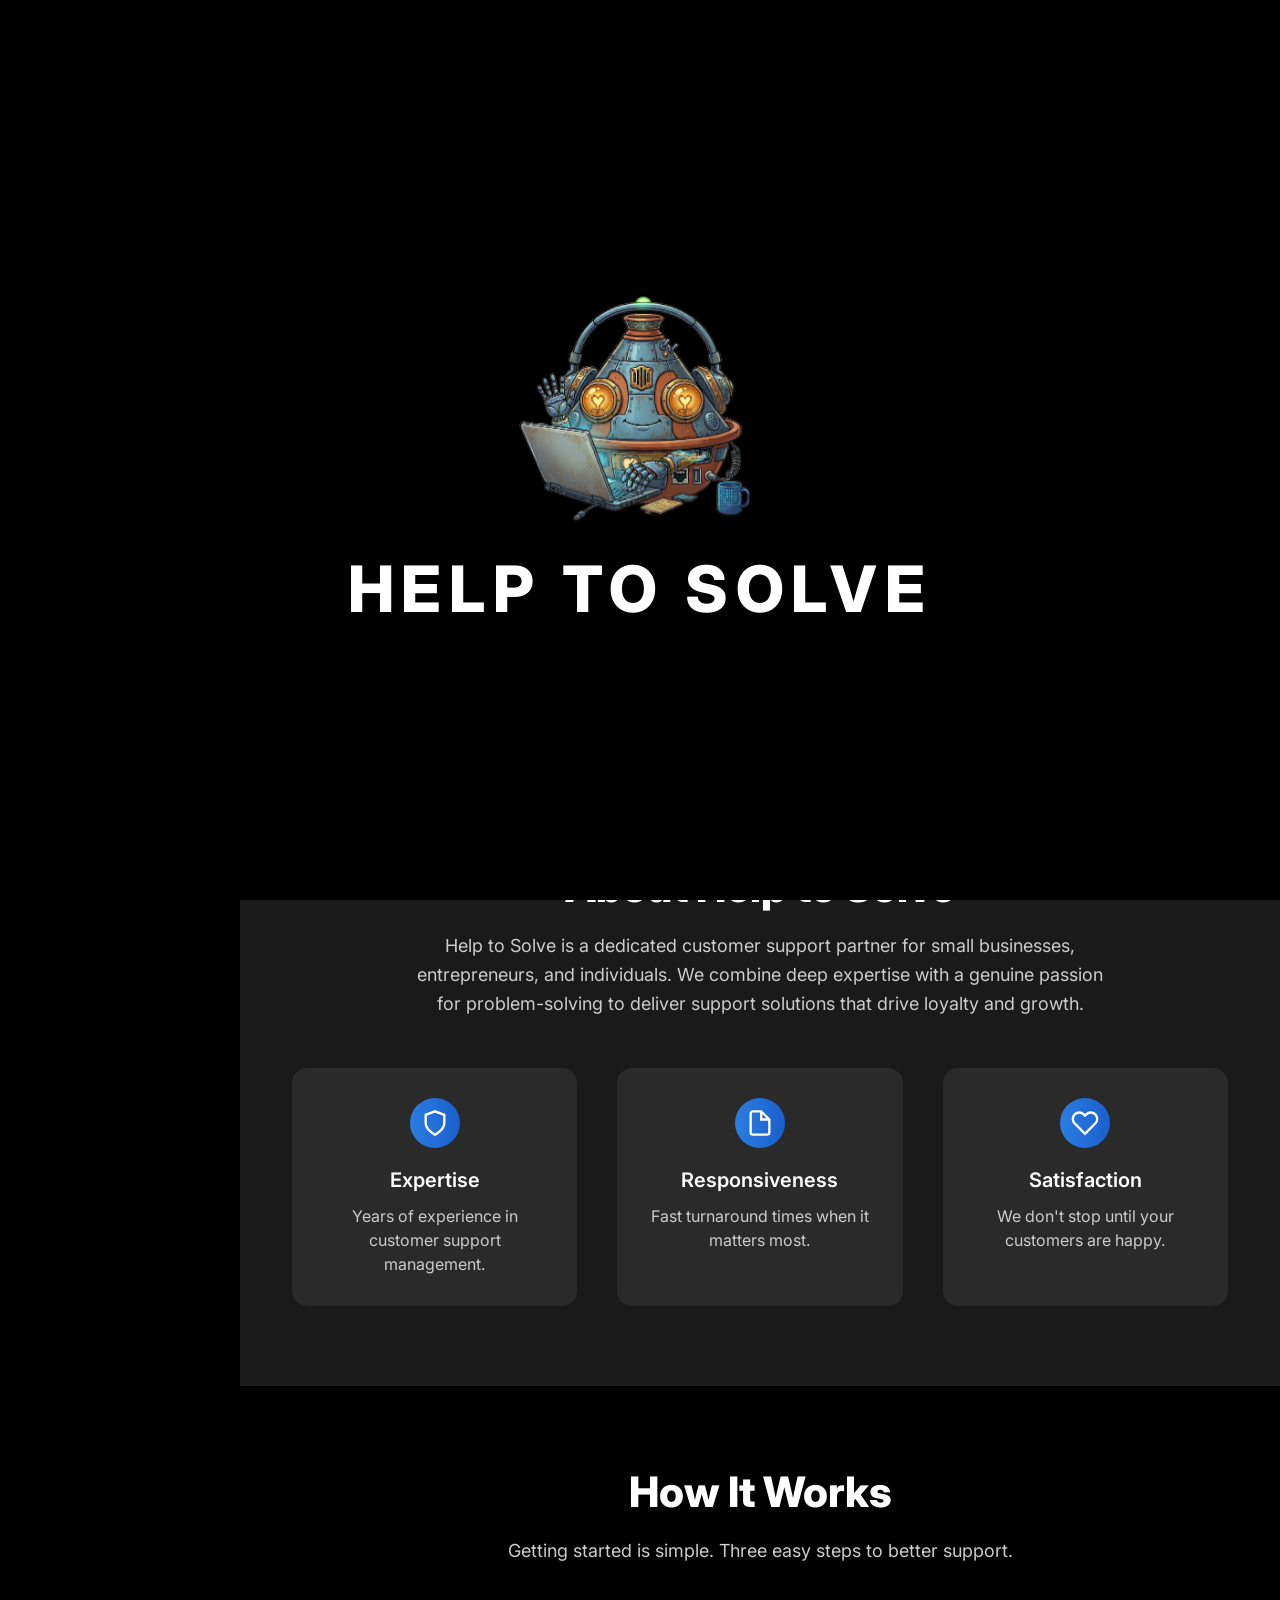
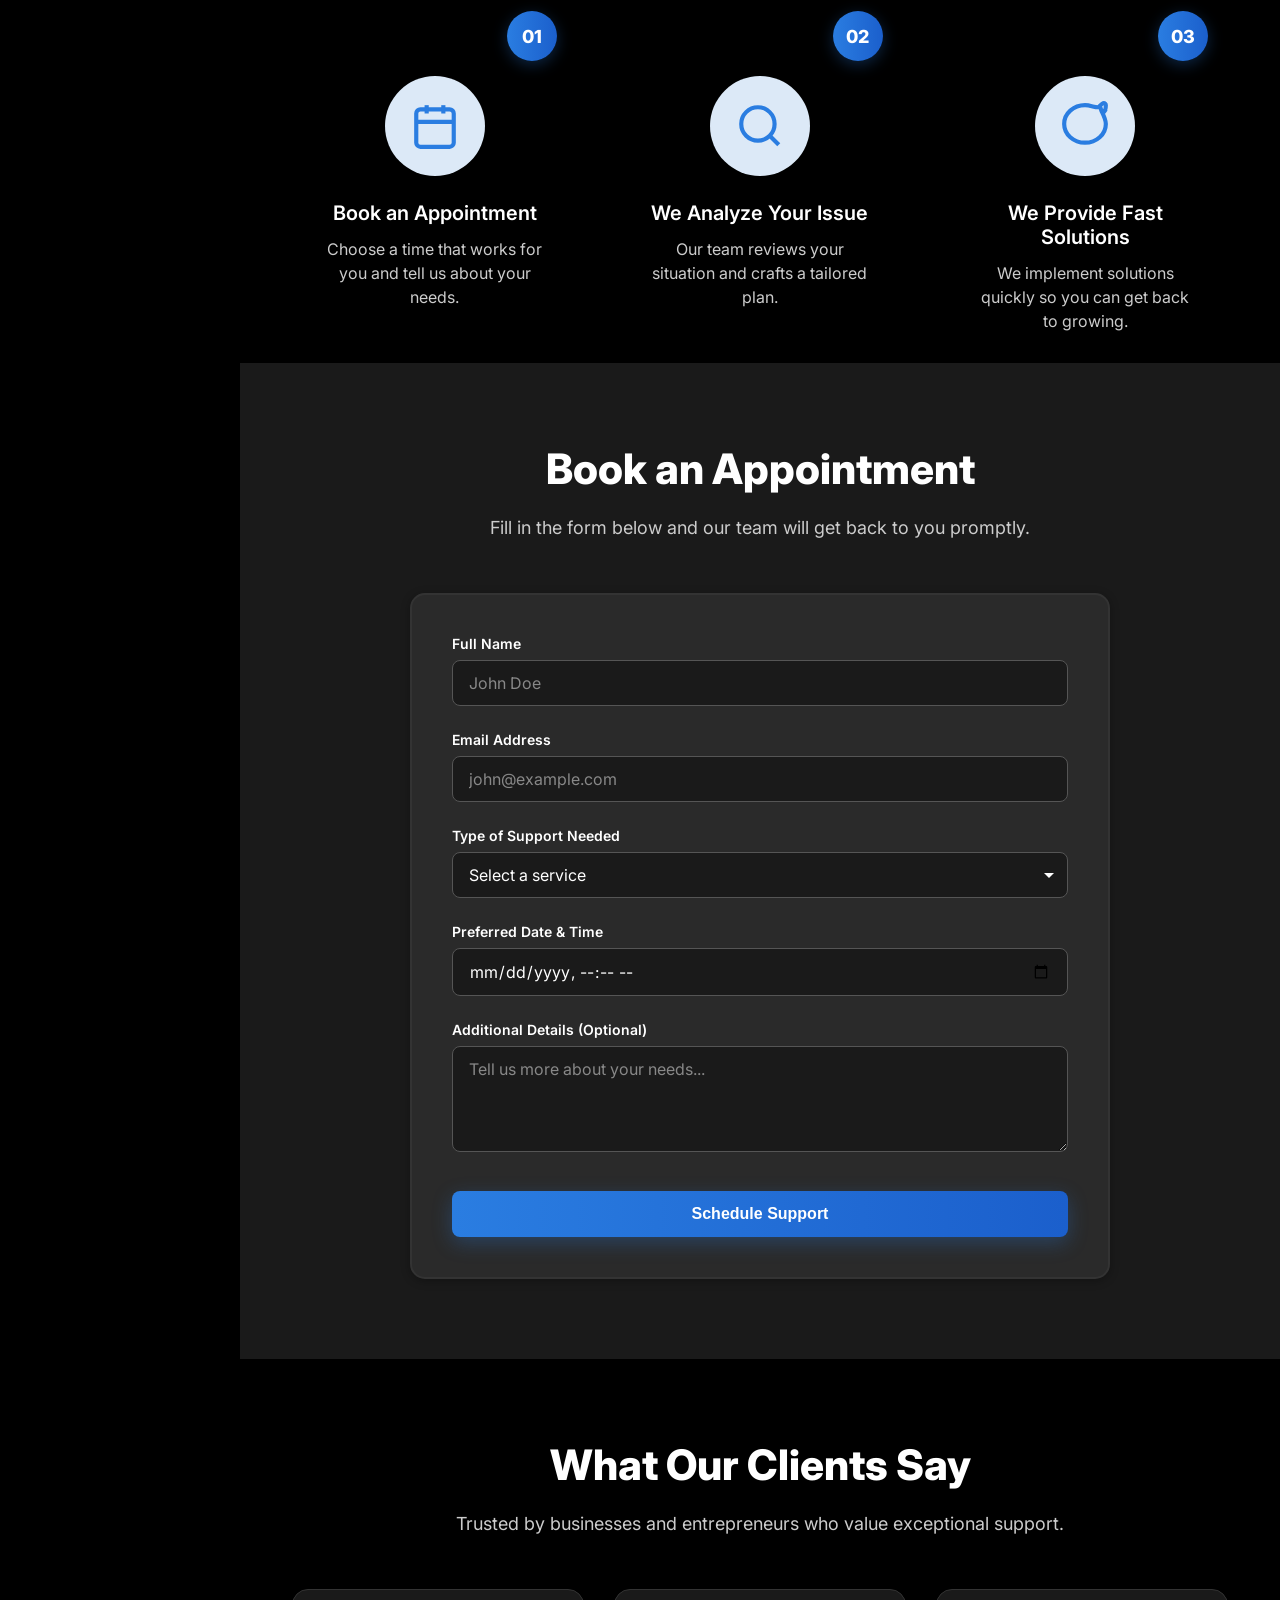
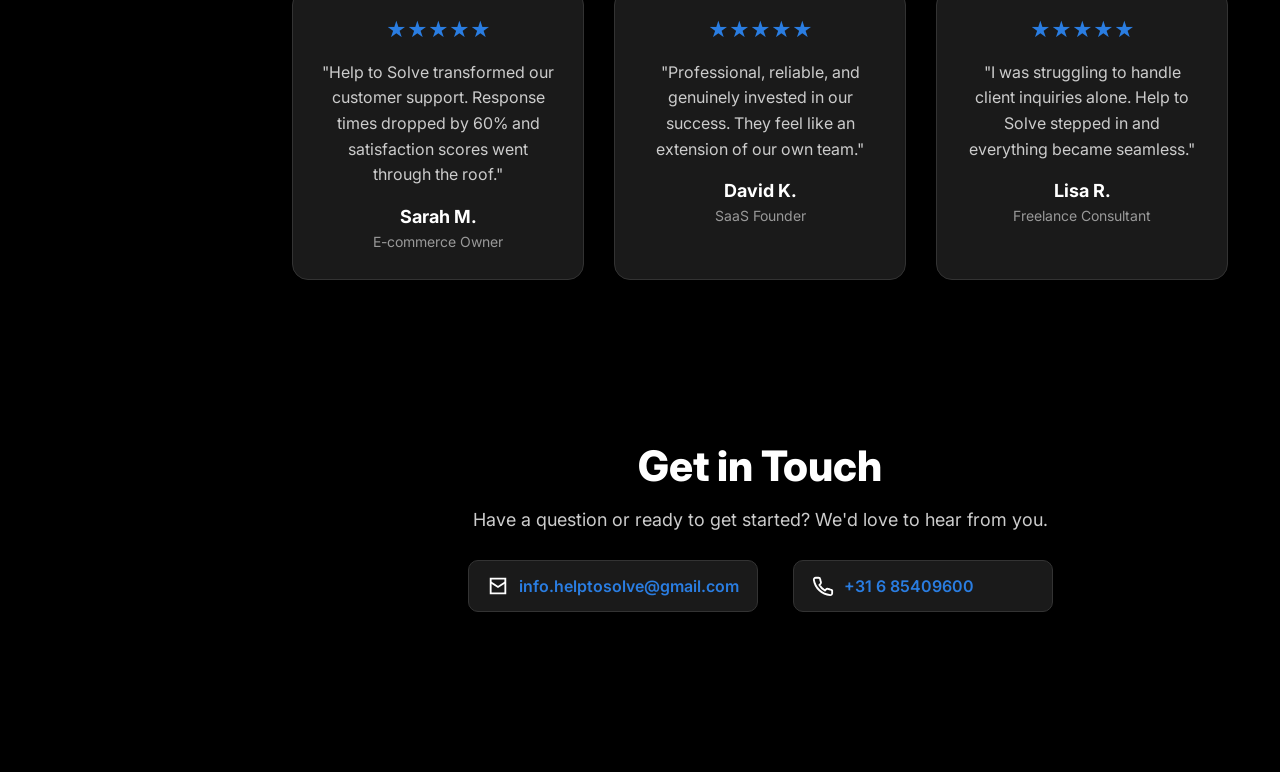
==== index.html @ aff0aff3 "Rename ishaq.html to index.html" ====
<!DOCTYPE html>
<html lang="en">
<head>
<meta charset="UTF-8">
<meta name="viewport" content="width=device-width, initial-scale=1.0">

<title>Help Solve</title>

<link rel="stylesheet" href="ishaq.css">

<!-- Google Font -->
<link href="https://fonts.googleapis.com/css2?family=Inter:wght@400;600;800&display=swap" rel="stylesheet">
</head>

<body>

<!-- Dust effect canvas -->
<canvas id="dust-canvas" style="position: fixed; top: 0; left: 0; width: 100%; height: 100%; pointer-events: none; z-index: 0;"></canvas>

<!-- LOADING SCREEN -->
<div id="loading-screen" class="loading-screen">
  <div class="loading-content">
    <img src="taji.png" alt="Taji" class="loading-taji" />
    <h1>Help to Solve</h1>
  </div>
</div>

<!-- SIDE NAVIGATION -->
<nav class="side-nav">
  <div class="nav-header">
    <button class="nav-toggle" id="navToggle" aria-label="Toggle navigation">
      <span></span>
      <span></span>
      <span></span>
    </button>
    <div class="nav-logo">
      <img src="logo.png" alt="logo">
    </div>
  </div>
  
  <ul class="nav-menu">
    <li class="nav-item">
      <a href="#hero" class="nav-link active" data-section="hero">
        <svg viewBox="0 0 24 24" fill="none" stroke="currentColor" stroke-width="2">
          <path d="M3 9l9-7 9 7v11a2 2 0 0 1-2 2H5a2 2 0 0 1-2-2z"></path>
          <polyline points="9,22 9,12 15,12 15,22"></polyline>
        </svg>
        <span>Home</span>
      </a>
    </li>
    
    <li class="nav-item">
      <a href="#about" class="nav-link" data-section="about">
        <svg viewBox="0 0 24 24" fill="none" stroke="currentColor" stroke-width="2">
          <circle cx="12" cy="12" r="10"></circle>
          <path d="M9.09 9a3 3 0 0 1 5.83 1c0 2-3 3-3 3"></path>
          <line x1="12" y1="17" x2="12.01" y2="17"></line>
        </svg>
        <span>About</span>
      </a>
    </li>
    
    <li class="nav-item">
      <a href="#how-it-works" class="nav-link" data-section="how-it-works">
        <svg viewBox="0 0 24 24" fill="none" stroke="currentColor" stroke-width="2">
          <polyline points="23 4 23 10 17 10"></polyline>
          <polyline points="1 20 1 14 7 14"></polyline>
          <path d="M20.49 9A9 9 0 0 0 5.64 5.64L1 10m22 4l-4.64 4.36A9 9 0 0 1 3.51 15"></path>
        </svg>
        <span>How It Works</span>
      </a>
    </li>
    
    <li class="nav-item">
      <a href="#booking-form-section" class="nav-link" data-section="booking-form-section">
        <svg viewBox="0 0 24 24" fill="none" stroke="currentColor" stroke-width="2">
          <rect x="3" y="4" width="18" height="18" rx="2" ry="2"></rect>
          <line x1="16" y1="2" x2="16" y2="6"></line>
          <line x1="8" y1="2" x2="8" y2="6"></line>
          <line x1="3" y1="10" x2="21" y2="10"></line>
        </svg>
        <span data-lang="nav-book-now">Book Now</span>
      </a>
    </li>

    <li class="nav-item">
      <a href="#testimonials" class="nav-link" data-section="testimonials">
        <svg viewBox="0 0 24 24" fill="none" stroke="currentColor" stroke-width="2">
          <path d="M21 15a2 2 0 0 1-2 2H7l-4 4V5a2 2 0 0 1 2-2h14a2 2 0 0 1 2 2z"></path>
        </svg>
        <span data-lang="nav-testimonials">Testimonials</span>
      </a>
    </li>

    <li class="nav-item">
      <a href="#contact" class="nav-link" data-section="contact">
        <svg viewBox="0 0 24 24" fill="none" stroke="currentColor" stroke-width="2">
          <path d="M4 4h16v16H4z"></path>
          <path d="M4 8l8 5 8-5"></path>
        </svg>
        <span data-lang="nav-contact">Contact</span>
      </a>
    </li>
  </ul>
</nav>

<!-- MAIN CONTENT -->
<div class="main-content">

<!-- HERO -->
<section id="hero" class="hero">

  <!-- LEFT SIDE -->
  <div class="hero-text">

    <h1>
      We Help You Solve <br>
      Customer Problems <br>
      <span>Faster</span>
    </h1>

    <p>
      Reliable, professional support when you need it most. We partner with businesses to deliver exceptional customer experiences.
    </p>

    <div class="hero-buttons">
      <a href="#booking-form-section" id="heroBookBtn" class="primary-btn" data-lang="hero-book-appointment">Book an Appointment</a>
    </div>

  </div>

  <!-- RIGHT SIDE IMAGE -->
  <div class="hero-image">
    <img src="taji.png" alt="support illustration">
  </div>

</section>


<!-- ABOUT SECTION -->
<section id="about" class="about">
  <div class="about-container">
    
    <h2>About Help to Solve</h2>
    
    <p class="about-description">
      Help to Solve is a dedicated customer support partner for small businesses, entrepreneurs, 
      and individuals. We combine deep expertise with a genuine passion for problem-solving to 
      deliver support solutions that drive loyalty and growth.
    </p>

    <div class="about-cards">
      
      <!-- EXPERTISE CARD -->
      <div class="about-card">
        <div class="card-icon">
          <svg viewBox="0 0 24 24" fill="none" stroke="currentColor" stroke-width="2">
            <path d="M12 22s8-4 8-10V5l-8-3-8 3v7c0 6 8 10 8 10z"></path>
          </svg>
        </div>
        <h3>Expertise</h3>
        <p>Years of experience in customer support management.</p>
      </div>

      <!-- RESPONSIVENESS CARD -->
      <div class="about-card">
        <div class="card-icon">
          <svg viewBox="0 0 24 24" fill="none" stroke="currentColor" stroke-width="2">
            <path d="M13 2H6a2 2 0 0 0-2 2v16a2 2 0 0 0 2 2h12a2 2 0 0 0 2-2V9z"></path>
            <polyline points="13 2 13 9 20 9"></polyline>
          </svg>
        </div>
        <h3>Responsiveness</h3>
        <p>Fast turnaround times when it matters most.</p>
      </div>

      <!-- SATISFACTION CARD -->
      <div class="about-card">
        <div class="card-icon">
          <svg viewBox="0 0 24 24" fill="none" stroke="currentColor" stroke-width="2">
            <path d="M20.84 4.61a5.5 5.5 0 0 0-7.78 0L12 5.67l-1.06-1.06a5.5 5.5 0 0 0-7.78 7.78l1.06 1.06L12 21.23l7.78-7.78 1.06-1.06a5.5 5.5 0 0 0 0-7.78z"></path>
          </svg>
        </div>
        <h3>Satisfaction</h3>
        <p>We don't stop until your customers are happy.</p>
      </div>

    </div>

  </div>
</section>


<!-- HOW IT WORKS SECTION -->
<section id="how-it-works" class="how-it-works">
  <div class="how-container">
    
    <h2>How It Works</h2>
    <p class="how-description">Getting started is simple. Three easy steps to better support.</p>

    <div class="how-steps">
      
      <!-- STEP 1 -->
      <div class="step-card">
        <div class="step-badge">01</div>
        <div class="step-icon-circle">
          <svg viewBox="0 0 24 24" fill="none" stroke="currentColor" stroke-width="2">
            <rect x="3" y="4" width="18" height="18" rx="2" ry="2"></rect>
            <line x1="16" y1="2" x2="16" y2="6"></line>
            <line x1="8" y1="2" x2="8" y2="6"></line>
            <line x1="3" y1="10" x2="21" y2="10"></line>
          </svg>
        </div>
        <h3>Book an Appointment</h3>
        <p>Choose a time that works for you and tell us about your needs.</p>
      </div>

      <!-- STEP 2 -->
      <div class="step-card">
        <div class="step-badge">02</div>
        <div class="step-icon-circle">
          <svg viewBox="0 0 24 24" fill="none" stroke="currentColor" stroke-width="2">
            <circle cx="11" cy="11" r="8"></circle>
            <path d="m21 21-4.35-4.35"></path>
          </svg>
        </div>
        <h3>We Analyze Your Issue</h3>
        <p>Our team reviews your situation and crafts a tailored plan.</p>
      </div>

      <!-- STEP 3 -->
      <div class="step-card">
        <div class="step-badge">03</div>
        <div class="step-icon-circle">
          <svg viewBox="0 0 24 24" fill="none" stroke="currentColor" stroke-width="2">
            <path d="M22 4s-.7 1.1-2 2.5c1.7-1.7 2-2.5 2-4.5 0-.5-.5-1-1-1-.6 0-1.6 1-2.5 2C16.9 3.2 14.6 2 12 2c-5.5 0-10 4-10 9s4.5 9 10 9 10-4 10-9c0-2-1-4-2-6l-1-3"></path>
          </svg>
        </div>
        <h3>We Provide Fast Solutions</h3>
        <p>We implement solutions quickly so you can get back to growing.</p>
      </div>

    </div>

  </div>



<!-- BOOKING FORM SECTION -->
<section id="booking-form-section" class="booking-form-section">
  <div class="booking-container">
    
    <h2>Book an Appointment</h2>
    <p class="booking-description">Fill in the form below and our team will get back to you promptly.</p>

    <div class="form-wrapper">
      <form id="bookingForm" class="booking-form" method="POST" action="https://formsubmit.co/info.helptosolve@gmail.com">
        <!-- FormSubmit endpoint sends submissions to info.helptosolve@gmail.com -->
        <input type="hidden" name="_subject" value="New Help to Solve Booking Request">
        <input type="hidden" name="_template" value="table">
        <input type="hidden" name="_next" value="https://your-site-url.com/thank-you.html">
        
        <!-- Full Name -->
        <div class="form-group">
          <label for="fullName">Full Name</label>
          <input type="text" id="fullName" name="name" placeholder="John Doe" required>
        </div>

        <!-- Email Address -->
        <div class="form-group">
          <label for="email">Email Address</label>
          <input type="email" id="email" name="email" placeholder="john@example.com" required>
        </div>

        <!-- Type of Support Needed -->
        <div class="form-group">
          <label for="serviceType">Type of Support Needed</label>
          <select id="serviceType" name="service" required>
            <option value="">Select a service</option>
            <option value="Customer Support">Customer Support</option>
            <option value="Technical Support">Technical Support</option>
            <option value="Long-Time Support">Billing Support</option>
            <option value="General Inquiry">General Inquiry</option>
          </select>
        </div>

        <!-- Preferred Date & Time -->
        <div class="form-group">
          <label for="dateTime">Preferred Date & Time</label>
          <input type="datetime-local" id="dateTime" name="datetime" required>
        </div>

        <!-- Message (optional) -->
        <div class="form-group">
          <label for="message">Additional Details (Optional)</label>
          <textarea id="message" name="message" placeholder="Tell us more about your needs..." rows="4"></textarea>
        </div>

        <!-- Submit Button -->
        <button type="submit" class="submit-btn">Schedule Support</button>

      </form>
      
      <div id="successMessage" class="success-message" style="display: none;">
        <p>✓ Thank you! We've received your request and will be in touch soon.</p>
      </div>
    </div>

  </div>
</section>


<!-- TESTIMONIALS SECTION -->
<section id="testimonials" class="testimonials">
  <div class="testimonials-container">
    <h2 data-lang="testimonials-title">What Our Clients Say</h2>
    <p class="testimonials-description" data-lang="testimonials-description">Trusted by businesses and entrepreneurs who value exceptional support.</p>

    <div class="testimonial-cards">

      <div class="testimonial-card">
        <div class="stars">★★★★★</div>
        <p class="testimonial-text" data-lang="testimonials-quote1">"Help to Solve transformed our customer support. Response times dropped by 60% and satisfaction scores went through the roof."</p>
        <h4 data-lang="testimonials-name1">Sarah M.</h4>
        <span data-lang="testimonials-role1">E-commerce Owner</span>
      </div>

      <div class="testimonial-card">
        <div class="stars">★★★★★</div>
        <p class="testimonial-text" data-lang="testimonials-quote2">"Professional, reliable, and genuinely invested in our success. They feel like an extension of our own team."</p>
        <h4 data-lang="testimonials-name2">David K.</h4>
        <span data-lang="testimonials-role2">SaaS Founder</span>
      </div>

      <div class="testimonial-card">
        <div class="stars">★★★★★</div>
        <p class="testimonial-text" data-lang="testimonials-quote3">"I was struggling to handle client inquiries alone. Help to Solve stepped in and everything became seamless."</p>
        <h4 data-lang="testimonials-name3">Lisa R.</h4>
        <span data-lang="testimonials-role3">Freelance Consultant</span>
      </div>

    </div>
  </div>
</section>


<!-- CONTACT SECTION -->
<section id="contact" class="contact-section">
  <div class="contact-container">
    <h2 data-lang="contact-title">Get in Touch</h2>
    <p class="contact-description" data-lang="contact-description">Have a question or ready to get started? We'd love to hear from you.</p>

    <div class="contact-details">
      <div class="contact-item">
        <svg viewBox="0 0 24 24" fill="none" stroke="currentColor" stroke-width="2" width="22" height="22"><path d="M4 4h16v16H4z"></path><path d="M4 8l8 5 8-5"></path></svg>
        <a href="mailto:info.helptosolve@gmail.com">info.helptosolve@gmail.com</a>
      </div>
      <div class="contact-item">
        <svg viewBox="0 0 24 24" fill="none" stroke="currentColor" stroke-width="2" width="22" height="22"><path d="M22 16.92v3a2 2 0 0 1-2.18 2.01A19.79 19.79 0 0 1 2 5.18 2 2 0 0 1 4 3h3a2 2 0 0 1 2 1.72 12.84 12.84 0 0 0 .7 2.81 2 2 0 0 1-.45 2.11L8.09 10.91a16 16 0 0 0 6 6l1.26-1.26a2 2 0 0 1 2.1-.45 12.84 12.84 0 0 0 2.81.7A2 2 0 0 1 22 16.92z"></path></svg>
        <a href="tel:+31685409600">+31 6 85409600</a>
      </div>
    </div>
  </div>
</section>

</div> <!-- End main-content -->

<script>
  // Smooth scrolling for navigation links
  document.querySelectorAll('.nav-link').forEach(link => {
    link.addEventListener('click', function(e) {
      e.preventDefault();
      
      const targetId = this.getAttribute('href');
      const targetSection = document.querySelector(targetId);
      
      if (targetSection) {
        targetSection.scrollIntoView({
          behavior: 'smooth',
          block: 'start'
        });
      }
    });
  });

  // Smooth scroll from hero button to booking section
  const heroBookBtn = document.getElementById('heroBookBtn');
  if (heroBookBtn) {
    heroBookBtn.addEventListener('click', function(e) {
      e.preventDefault();
      const targetSection = document.querySelector('#booking-form-section');
      if (targetSection) {
        targetSection.scrollIntoView({
          behavior: 'smooth',
          block: 'start'
        });
      }
    });
  }

  // Active section highlighting on scroll
  const sections = document.querySelectorAll('section');
  const navLinks = document.querySelectorAll('.nav-link');
  const navToggle = document.getElementById('navToggle');
  const sideNav = document.querySelector('.side-nav');

  function updateActiveSection() {
    let current = '';
    const threshold = window.innerHeight / 2;

    sections.forEach(section => {
      const rect = section.getBoundingClientRect();
      const top = rect.top;
      const bottom = rect.bottom;

      if (top <= threshold && bottom > threshold) {
        current = section.getAttribute('id');
      }
    });

    navLinks.forEach(link => {
      link.classList.remove('active');
      if (link.getAttribute('data-section') === current) {
        link.classList.add('active');
      }
    });
  }

  window.addEventListener('scroll', updateActiveSection);
  updateActiveSection(); // Call once on load

  // Mobile navigation toggle
  function closeNav() {
    sideNav.classList.remove('open');
    document.body.classList.remove('nav-open');
  }

  function openNav() {
    sideNav.classList.add('open');
    document.body.classList.add('nav-open');
  }

  navToggle.addEventListener('click', function() {
    sideNav.classList.toggle('open');
    document.body.classList.toggle('nav-open');
  });

  navLinks.forEach(link => {
    link.addEventListener('click', function() {
      if (window.innerWidth <= 768) {
        closeNav();
      }
    });
  });

  // Reveal animation on scroll
  const observerOptions = {
    threshold: 0.2,
    rootMargin: '0px 0px -100px 0px'
  };

  const observer = new IntersectionObserver(function(entries) {
    entries.forEach(entry => {
      if (entry.isIntersecting) {
        entry.target.classList.add('reveal');
        
        // Also animate cards inside
        const cards = entry.target.querySelectorAll('.about-card, .step-card, .testimonial-card');
        cards.forEach(card => {
          card.classList.add('reveal');
        });
        
        observer.unobserve(entry.target);
      }
    });
  }, observerOptions);

  // Observe sections
  const aboutSection = document.querySelector('.about');
  const howSection = document.querySelector('.how-it-works');
  const testimonialsSection = document.querySelector('.testimonials');
  const bookingSection = document.querySelector('.booking-form-section');
  
  if (aboutSection) {
    observer.observe(aboutSection);
  }
  if (howSection) {
    observer.observe(howSection);
  }
  if (testimonialsSection) {
    observer.observe(testimonialsSection);
  }
  if (bookingSection) {
    observer.observe(bookingSection);
  }

  const contactSection = document.querySelector('.contact-section');
  if (contactSection) {
    observer.observe(contactSection);
  }

  // Word cycling animation for hero span
  const heroSpan = document.querySelector('.hero-text span');
  const words = ['Faster', 'Quickly', 'Efficiently', 'Reliably'];
  let currentWordIndex = 0;
  let currentLetterIndex = 0;
  let isTyping = true;
  let typingSpeed = 150; // milliseconds per letter
  let erasingSpeed = 100; // milliseconds per letter
  let pauseBetweenWords = 2000; // milliseconds to pause when word is complete

  function typeWriter() {
    const currentWord = words[currentWordIndex];
    
    if (isTyping) {
      // Typing phase
      if (currentLetterIndex < currentWord.length) {
        heroSpan.textContent = currentWord.substring(0, currentLetterIndex + 1);
        currentLetterIndex++;
        setTimeout(typeWriter, typingSpeed);
      } else {
        // Word is complete, pause then start erasing
        isTyping = false;
        setTimeout(typeWriter, pauseBetweenWords);
      }
    } else {
      // Erasing phase
      if (currentLetterIndex > 0) {
        heroSpan.textContent = currentWord.substring(0, currentLetterIndex - 1);
        currentLetterIndex--;
        setTimeout(typeWriter, erasingSpeed);
      } else {
        // Word is erased, move to next word
        isTyping = true;
        currentWordIndex = (currentWordIndex + 1) % words.length;
        setTimeout(typeWriter, typingSpeed);
      }
    }
  }

  // Start the typing effect
  setTimeout(typeWriter, 1000);

  // Form submission handling
  document.getElementById('bookingForm').addEventListener('submit', function(e) {
    // Formspree handles the submission, but we can add extra validation here
    console.log('Form submitted');
  });

  // Loading screen transition
  window.addEventListener('DOMContentLoaded', function() {
    document.body.classList.add('loading-active');
  });

  window.addEventListener('load', function() {
    const loader = document.getElementById('loading-screen');
    if (loader) {
      setTimeout(() => {
        loader.classList.add('hidden');
        document.body.classList.remove('loading-active');
        setTimeout(() => {
          loader.style.display = 'none';
        }, 600);
      }, 2200); // keep loader visible for 2.2s while animation plays
    }
  });

  // Dust particle animation (canvas)
  const dustCanvas = document.getElementById("dust-canvas");
  const dustCtx = dustCanvas.getContext("2d");

  let dustWidth, dustHeight;
  let dustParticles = [];

  /* Resize canvas to full screen */
  function dustResize() {
    dustWidth = dustCanvas.width = window.innerWidth;
    dustHeight = dustCanvas.height = window.innerHeight;
  }
  window.addEventListener("resize", dustResize);
  dustResize();

  /* Particle constructor */
  class DustParticle {
    constructor() {
      this.reset();
    }

    reset() {
      this.x = Math.random() * dustWidth;
      this.y = Math.random() * dustHeight;
      this.size = Math.random() * 2 + 0.5; // subtle size
      this.speedX = Math.random() * 0.3 + 0.1; // left → right
      this.speedY = Math.random() * 0.1 - 0.05; // gentle float
      this.opacity = Math.random() * 0.6 + 0.25;
    }

    update() {
      this.x += this.speedX;
      this.y += this.speedY;

      if (this.x > dustWidth || this.y < 0 || this.y > dustHeight) {
        this.reset();
        this.x = -10;
      }
    }

    draw() {
      dustCtx.beginPath();
      dustCtx.arc(this.x, this.y, this.size, 0, Math.PI * 2);
      dustCtx.fillStyle = `rgba(210, 200, 180, ${this.opacity})`;
      dustCtx.fill();
    }
  }

  /* Create particles */
  function initDustParticles(count = 180) {
    dustParticles = [];
    for (let i = 0; i < count; i++) {
      dustParticles.push(new DustParticle());
    }
  }

  initDustParticles();

  /* Dust animation loop */
  function animateDust() {
    dustCtx.clearRect(0, 0, dustWidth, dustHeight);

    dustParticles.forEach(p => {
      p.update();
      p.draw();
    });

    requestAnimationFrame(animateDust);
  }

  animateDust();
</script>

</body>
</html>
---- ishaq.css ----
/* RESET - removes default browser spacing */
* {
  margin: 0;
  padding: 0;
  box-sizing: border-box;
}

/* GLOBAL FONT */
body {
  font-family: 'Inter', sans-serif;
  background: #000000; /* black background */
  color: #ffffff; /* white text */
  overflow-x: hidden;
}

body.loading-active {
  overflow: hidden;
}

.loading-screen {
  position: fixed;
  inset: 0;
  background: #000000;
  z-index: 2000;
  display: flex;
  justify-content: center;
  align-items: center;
  flex-direction: column;
  opacity: 1;
  transition: opacity 0.6s ease, visibility 0.6s ease;
  visibility: visible;
}

.loading-screen.hidden {
  opacity: 0;
  visibility: hidden;
  pointer-events: none;
}

.loading-content {
  text-align: center;
  color: #ffffff;
}

.loading-content h1 {
  font-size: clamp(2.2rem, 5vw, 4rem);
  margin-top: 1.2rem;
  letter-spacing: 0.12em;
  text-transform: uppercase;
  font-weight: 800;
}

.loading-taji {
  width: clamp(180px, 30vw, 280px);
  animation: tajiFlyIn 1.1s ease forwards, tajiJump 0.8s ease 1.1s forwards;
  opacity: 0;
  transform: translateX(100vw) translateY(0);
}

@keyframes tajiFlyIn {
  0% {
    transform: translateX(100vw) translateY(0);
    opacity: 0;
  }
  70% {
    transform: translateX(0) translateY(0);
    opacity: 1;
  }
  100% {
    transform: translateX(0) translateY(0);
    opacity: 1;
  }
}

@keyframes tajiJump {
  0%, 70% {
    transform: translateX(0) translateY(0);
  }
  85% {
    transform: translateX(0) translateY(-22px);
  }
  100% {
    transform: translateX(0) translateY(0);
  }
}

@keyframes tajiLoaderFade {
  from {
    opacity: 1;
  }
  to {
    opacity: 0;
    visibility: hidden;
  }
}

/* LAYOUT */
.main-content {
  margin-left: 240px;
  position: relative;
  z-index: 1;
}

/* ---------------- SIDE NAVIGATION ---------------- */

.side-nav {
  position: fixed;
  top: 0;
  left: 0;
  width: 240px;
  height: 100vh;
  background: #1a1a1a; /* dark grey background */
  border-right: none;
  display: flex;
  flex-direction: column;
  z-index: 1000;
}

.nav-header {
  padding: 20px;
  border-bottom: 1px solid #333333;
  display: flex;
  justify-content: center;
}

.nav-logo img {
  width: auto;
  height: auto;
  max-width: 120px;
  max-height: 90px;
  object-fit: contain;
}

.nav-menu {
  list-style: none;
  padding: 20px 0;
  flex: 1;
}

.nav-item {
  margin-bottom: 8px;
}

.nav-link {
  display: flex;
  align-items: center;
  padding: 12px 20px;
  color: #cccccc; /* light grey text */
  text-decoration: none;
  transition: all 0.3s ease;
  position: relative;
  overflow: hidden;
}

.nav-link:hover {
  background: #2a2a2a; /* slightly lighter dark background */
  color: #ffffff; /* white text on hover */
}

.nav-link.active {
  background: linear-gradient(to right, #2a7de1, #1b5fcc);
  color: white;
}

.nav-link.active::before {
  content: '';
  position: absolute;
  left: 0;
  top: 0;
  width: 4px;
  height: 100%;
  background: white;
}

.nav-link svg {
  width: 24px;
  height: 24px;
  margin-right: 16px;
  flex-shrink: 0;
  transition: 0.3s ease;
}

.nav-link span {
  opacity: 1;
  white-space: nowrap;
}


/* ---------------- HERO ---------------- */

.hero {
  width: 90%;
  max-width: 1200px;
  margin: 80px auto 200px;

  display: flex;              /* creates 2 columns */
  align-items: center;
  justify-content: space-between;
  gap: 60px;
}


/* LEFT SIDE TEXT */
.hero-text {
  flex: 1;
}

/* MAIN HEADING */
.hero-text h1 {
  font-size: 56px;
  font-weight: 800;
  color: #ffffff; /* white text */
  line-height: 1.2;
}

/* BLUE WORD */
.hero-text span {
  color: #2a7de1;
  display: inline-block;
  min-width: 120px; /* Prevents layout shift during typewriter effect */
  text-align: left;
}

/* PARAGRAPH */
.hero-text p {
  margin-top: 20px;
  font-size: 18px;
  color: #cccccc; /* light grey text */
  max-width: 500px;
}


/* BUTTONS CONTAINER */
.hero-buttons {
  margin-top: 30px;
  display: flex;
  gap: 20px;
}


/* PRIMARY BUTTON */
.primary-btn {
  background: linear-gradient(to right, #2a7de1, #1b5fcc);
  color: white;
  padding: 14px 26px;
  border-radius: 10px;
  text-decoration: none;
  font-weight: 600;
  box-shadow: 0 6px 20px rgba(42,125,225,0.3);
  
  display: inline-block;
  transition: all 0.3s ease;
  cursor: pointer;
  border: 2px solid transparent;
}

.primary-btn:hover {
  transform: translateY(-3px);
  box-shadow: 0 10px 30px rgba(42,125,225,0.5);
}

.primary-btn:active {
  transform: translateY(-1px);
  box-shadow: 0 4px 15px rgba(42,125,225,0.4);
}


/* SECONDARY BUTTON */
.secondary-btn {
  border: 2px solid #2a7de1;
  color: #2a7de1;
  padding: 14px 26px;
  border-radius: 10px;
  text-decoration: none;
  font-weight: 600;
  
  display: inline-block;
  transition: all 0.3s ease;
  cursor: pointer;
  background: transparent;
}

.secondary-btn:hover {
  background: #2a7de1;
  color: white;
  transform: translateY(-3px);
  box-shadow: 0 10px 30px rgba(42,125,225,0.3);
}

.secondary-btn:active {
  transform: translateY(-1px);
  box-shadow: 0 4px 15px rgba(42,125,225,0.2);
}


/* RIGHT SIDE IMAGE */
.hero-image {
  flex: 1;
  display: flex;
  justify-content: center;
}

.hero-image img {
  width: 100%;
  max-width: 500px;
  border-radius: 20px;
  animation: float 3.5s ease-in-out infinite;
}


/* ---------------- ABOUT SECTION ---------------- */

.about {
  background: #1a1a1a; /* dark grey background */
  padding: 80px 0;
  opacity: 0;
}

.about-container {
  width: 90%;
  max-width: 1200px;
  margin: auto;
  text-align: center;
}

/* ABOUT HEADING */
.about h2 {
  font-size: 42px;
  font-weight: 800;
  color: #ffffff; /* white text */
  margin-bottom: 20px;
}

/* ABOUT DESCRIPTION */
.about-description {
  font-size: 18px;
  color: #cccccc; /* light grey text */
  line-height: 1.6;
  max-width: 700px;
  margin: 0 auto 50px;
}

/* CARDS CONTAINER */
.about-cards {
  display: flex;
  gap: 40px;
  justify-content: center;
  flex-wrap: wrap;
}

/* INDIVIDUAL CARD */
.about-card {
  flex: 1;
  min-width: 250px;
  max-width: 300px;
  padding: 30px;
  background: #2a2a2a; /* darker grey background */
  border-radius: 15px;
  transition: 0.3s ease;
  opacity: 0;
}

.about-card:hover {
  transform: translateY(-10px);
  box-shadow: 0 10px 30px rgba(0, 0, 0, 0.5);
}

/* CARD ICON */
.card-icon {
  width: 50px;
  height: 50px;
  background: linear-gradient(to right, #2a7de1, #1b5fcc);
  border-radius: 50%;
  display: flex;
  align-items: center;
  justify-content: center;
  margin: 0 auto 20px;
  opacity: 0;
}

.card-icon svg {
  width: 28px;
  height: 28px;
  color: white;
}

/* CARD HEADING */
.about-card h3 {
  font-size: 20px;
  font-weight: 600;
  color: #ffffff; /* white text */
  margin-bottom: 12px;
}

/* CARD TEXT */
.about-card p {
  font-size: 16px;
  color: #cccccc; /* light grey text */
  line-height: 1.5;
}


/* REVEAL ANIMATIONS */

@keyframes fadeInUp {
  from {
    opacity: 0;
    transform: translateY(40px);
  }
  to {
    opacity: 1;
    transform: translateY(0);
  }
}

@keyframes float {
  0%, 100% {
    transform: translateY(0px);
  }
  50% {
    transform: translateY(-20px);
  }
}

.about.reveal {
  animation: fadeInUp 0.8s ease-out 1s forwards;
}

.about-card.reveal {
  animation: fadeInUp 0.8s ease-out forwards;
}

.about-card:nth-child(1).reveal {
  animation-delay: 1.1s;
}

.about-card:nth-child(2).reveal {
  animation-delay: 1.2s;
}

.about-card:nth-child(3).reveal {
  animation-delay: 1.3s;
}

/* REVEAL ANIMATIONS FOR ICONS */
.about-card .card-icon {
  animation: fadeInUp 0.8s ease-out forwards;
}

.about-card:nth-child(1).reveal .card-icon {
  animation-delay: 1.5s;
}

.about-card:nth-child(2).reveal .card-icon {
  animation-delay: 1.6s;
}

.about-card:nth-child(3).reveal .card-icon {
  animation-delay: 1.7s;
}


/* ---------------- HOW IT WORKS SECTION ---------------- */

.how-it-works {
  background: #000000; /* black background */
  padding: 80px 0;
  opacity: 0;
}

.how-it-works.reveal {
  animation: fadeInUp 0.8s ease-out 0.6s forwards;
}

.how-container {
  width: 90%;
  max-width: 1200px;
  margin: auto;
  text-align: center;
}

/* HOW IT WORKS HEADING */
.how-it-works h2 {
  font-size: 42px;
  font-weight: 800;
  color: #ffffff; /* white text */
  margin-bottom: 20px;
}

/* HOW IT WORKS DESCRIPTION */
.how-description {
  font-size: 18px;
  color: #cccccc; /* light grey text */
  line-height: 1.6;
  max-width: 700px;
  margin: 0 auto 60px;
}

/* STEPS CONTAINER */
.how-steps {
  display: flex;
  gap: 40px;
  justify-content: center;
  flex-wrap: wrap;
}

/* STEP CARD */
.step-card {
  flex: 1;
  min-width: 250px;
  max-width: 300px;
  padding: 30px;
  position: relative;
  opacity: 0;
}

/* STEP BADGE (number) */
.step-badge {
  position: absolute;
  top: -15px;
  right: 20px;
  width: 50px;
  height: 50px;
  background: linear-gradient(to right, #2a7de1, #1b5fcc);
  border-radius: 50%;
  display: flex;
  align-items: center;
  justify-content: center;
  color: white;
  font-size: 18px;
  font-weight: 800;
  box-shadow: 0 4px 15px rgba(42,125,225,0.3);
}

/* ICON CIRCLE */
.step-icon-circle {
  width: 100px;
  height: 100px;
  background: #dce9f7;
  border-radius: 50%;
  display: flex;
  align-items: center;
  justify-content: center;
  margin: 20px auto 25px;
  opacity: 0;
  transition: 0.3s ease;
}

.step-icon-circle svg {
  width: 50px;
  height: 50px;
  color: #2a7de1;
}

.step-card:hover .step-icon-circle {
  background: #2a7de1;
  transform: scale(1.1);
}

.step-card:hover .step-icon-circle svg {
  color: white;
}

/* STEP CARD HEADING */
.step-card h3 {
  font-size: 20px;
  font-weight: 600;
  color: #ffffff; /* white text */
  margin-bottom: 12px;
}

/* STEP CARD TEXT */
.step-card p {
  font-size: 16px;
  color: #cccccc; /* light grey text */
  line-height: 1.5;
}

/* STEP CARD ANIMATIONS */
.step-card.reveal {
  animation: fadeInUp 0.8s ease-out forwards;
}

.step-card:nth-child(1).reveal {
  animation-delay: 1.1s;
}

.step-card:nth-child(2).reveal {
  animation-delay: 1.2s;
}

.step-card:nth-child(3).reveal {
  animation-delay: 1.3s;
}

/* STEP ICON ANIMATIONS */
.step-card.reveal .step-icon-circle {
  animation: fadeInUp 0.8s ease-out forwards;
}

.step-card:nth-child(1).reveal .step-icon-circle {
  animation-delay: 1.5s;
}

.step-card:nth-child(2).reveal .step-icon-circle {
  animation-delay: 1.6s;
}

.step-card:nth-child(3).reveal .step-icon-circle {
  animation-delay: 1.7s;
}


/* ---------------- TESTIMONIALS SECTION ---------------- */

.testimonials {
  background: #000000; /* black background */
  padding: 80px 0;
  opacity: 0;
}

.testimonials-container {
  width: 90%;
  max-width: 1200px;
  margin: auto;
  text-align: center;
}

.testimonials h2 {
  font-size: 42px;
  font-weight: 800;
  color: #ffffff;
  margin-bottom: 20px;
}

.testimonials-description {
  font-size: 18px;
  color: #cccccc;
  line-height: 1.6;
  max-width: 700px;
  margin: 0 auto 50px;
}

.testimonial-cards {
  display: flex;
  gap: 30px;
  justify-content: center;
  flex-wrap: wrap;
}

.testimonial-card {
  flex: 1;
  min-width: 250px;
  max-width: 320px;
  background: #1a1a1a;
  border: 1px solid #333333;
  border-radius: 16px;
  padding: 28px;
  box-shadow: 0 10px 30px rgba(0,0,0,0.45);
  opacity: 0;
  transition: transform 0.35s ease, box-shadow 0.35s ease;
}

.testimonial-card:hover {
  transform: translateY(-8px);
  box-shadow: 0 14px 35px rgba(0,0,0,0.55);
}

.stars {
  color: #2a7de1;
  font-size: 20px;
  margin-bottom: 18px;
}

.testimonial-text {
  color: #cccccc;
  font-size: 16px;
  line-height: 1.6;
  margin-bottom: 18px;
  min-height: 96px;
}

.testimonial-card h4 {
  color: #ffffff;
  margin-bottom: 4px;
  font-size: 18px;
}

.testimonial-card span {
  color: #999999;
  font-size: 14px;
}

.testimonials.reveal {
  animation: fadeInUp 0.8s ease-out 1s forwards;
}

.testimonial-card.reveal {
  animation: fadeInUp 0.8s ease-out forwards;
}

.testimonial-card:nth-child(1).reveal { animation-delay: 1.1s; }
.testimonial-card:nth-child(2).reveal { animation-delay: 1.2s; }
.testimonial-card:nth-child(3).reveal { animation-delay: 1.3s; }


/* ---------------- BOOKING FORM SECTION ---------------- */

.booking-form-section {
  background: #1a1a1a; /* dark grey background */
  padding: 80px 0;
}

.booking-container {
  width: 90%;
  max-width: 700px;
  margin: auto;
  text-align: center;
}

/* BOOKING HEADING */
.booking-form-section h2 {
  font-size: 42px;
  font-weight: 800;
  color: #ffffff; /* white text */
  margin-bottom: 20px;
}

/* BOOKING DESCRIPTION */
.booking-description {
  font-size: 18px;
  color: #cccccc; /* light grey text */
  line-height: 1.6;
  margin: 0 auto 50px;
}

/* FORM WRAPPER */
.form-wrapper {
  background: #2a2a2a; /* dark grey background */
  border: 2px solid #333333;
  border-radius: 15px;
  padding: 40px;
  box-shadow: 0 2px 10px rgba(0, 0, 0, 0.3);
}

/* FORM GROUP */
.form-group {
  margin-bottom: 25px;
  text-align: left;
}

/* FORM LABELS */
.form-group label {
  display: block;
  font-size: 14px;
  font-weight: 600;
  color: #ffffff; /* white text */
  margin-bottom: 8px;
}

/* FORM INPUTS */
.form-group input,
.form-group select,
.form-group textarea {
  width: 100%;
  padding: 12px 16px;
  font-size: 16px;
  border: 1px solid #555555;
  border-radius: 8px;
  font-family: 'Inter', sans-serif;
  
  background: #1a1a1a; /* dark background */
  color: #ffffff; /* white text */
  transition: 0.3s ease;
}

.form-group input:focus,
.form-group select:focus,
.form-group textarea:focus {
  outline: none;
  border-color: #2a7de1;
  background: #2a2a2a; /* slightly lighter on focus */
  box-shadow: 0 0 0 3px rgba(42, 125, 225, 0.1);
}

/* TEXTAREA */
.form-group textarea {
  resize: vertical;
  font-family: 'Inter', sans-serif;
}

/* PLACEHOLDER STYLING */
.form-group input::placeholder,
.form-group textarea::placeholder {
  color: #888888; /* darker grey for placeholders */
}

/* SELECT DROPDOWN */
.form-group select {
  cursor: pointer;
  appearance: none;
  background-image: url("data:image/svg+xml,%3Csvg xmlns='http://www.w3.org/2000/svg' width='12' height='12' viewBox='0 0 12 12'%3E%3Cpath fill='%23ffffff' d='M6 9L1 4h10z'/%3E%3C/svg%3E");
  background-repeat: no-repeat;
  background-position: right 12px center;
  padding-right: 40px;
  background-color: #1a1a1a;
}

/* SUBMIT BUTTON */
.submit-btn {
  width: 100%;
  padding: 14px 26px;
  font-size: 16px;
  font-weight: 600;
  color: white;
  background: linear-gradient(to right, #2a7de1, #1b5fcc);
  border: none;
  border-radius: 8px;
  cursor: pointer;
  
  transition: all 0.3s ease;
  box-shadow: 0 6px 20px rgba(42,125,225,0.3);
  margin-top: 10px;
}

.submit-btn:hover {
  transform: translateY(-2px);
  box-shadow: 0 10px 30px rgba(42,125,225,0.4);
}

.submit-btn:active {
  transform: translateY(0);
  box-shadow: 0 4px 15px rgba(42,125,225,0.3);
}

/* SUCCESS MESSAGE */
.success-message {
  background: #28a745;
  border: 2px solid #28a745;
  border-radius: 8px;
  padding: 16px;
  color: #ffffff; /* white text */
  margin-top: 20px;
  font-weight: 600;
  text-align: center;
  animation: slideIn 0.5s ease-out;
}

/* CONTACT SECTION */
.contact-section {
  background: #000000;
  padding: 80px 0;
  opacity: 0;
}

.contact-container {
  width: 90%;
  max-width: 1000px;
  margin: auto;
  text-align: center;
}

.contact-section h2 {
  font-size: 42px;
  font-weight: 800;
  color: #ffffff;
  margin-bottom: 18px;
}

.contact-description {
  color: #cccccc;
  font-size: 18px;
  max-width: 800px;
  margin: 0 auto 30px;
}

.contact-details {
  display: flex;
  gap: 35px;
  justify-content: center;
  flex-wrap: wrap;
}

.contact-item {
  display: flex;
  align-items: center;
  gap: 10px;
  color: #ffffff;
  background: #1a1a1a;
  padding: 14px 18px;
  border: 1px solid #333333;
  border-radius: 10px;
  min-width: 260px;
}

.contact-item a {
  color: #2a7de1;
  text-decoration: none;
  font-size: 16px;
  font-weight: 600;
}

.contact-section.reveal {
  animation: fadeInUp 0.8s ease-out 1s forwards;
}

@media (max-width: 768px) {
  .contact-details {
    flex-direction: column;
    align-items: center;
  }
}

@keyframes slideIn {
  from {
    opacity: 0;
    transform: translateY(-10px);
  }
  to {
    opacity: 1;
    transform: translateY(0);
  }
}

/* RESPONSIVE DESIGN */
@media (max-width: 768px) {
  .side-nav {
    position: fixed;
    width: 0;
    height: 100vh;
    overflow: hidden;
    z-index: 1100;
    transition: width 0.3s ease;
    border-right: none;
    background: #1a1a1a;
  }

  .side-nav.open {
    width: 200px;
  }

  .main-content {
    margin-left: 0;
    transition: margin-left 0.3s ease;
  }

  body.nav-open .main-content {
    margin-left: 200px;
  }

  .nav-toggle {
    display: block;
    border: none;
    background: #2a7de1;
    width: 44px;
    height: 44px;
    border-radius: 50%;
    position: fixed;
    top: 14px;
    left: 14px;
    z-index: 1200;
    padding: 10px;
    cursor: pointer;
    box-shadow: 0 6px 18px rgba(0,0,0,0.35);
    transition: transform 0.2s ease, background 0.2s ease;
  }

  .nav-toggle:hover {
    transform: scale(1.05);
    background: #1a5ed0;
  }

  .nav-toggle span {
    display: block;
    width: 24px;
    height: 3px;
    margin: 4px auto;
    background: #ffffff;
    border-radius: 2px;
    transition: transform 0.3s ease;
  }

  .nav-header {
    display: flex;
    align-items: center;
    justify-content: space-between;
  }

  .nav-link span {
    font-size: 14px;
  }

  .hero {
    flex-direction: column;
    align-items: center;
    text-align: center;
    margin: 80px auto 120px;
    gap: 40px;
  }

  .step-icon-circle {
    width: 80px;
    height: 80px;
    margin: 16px auto 20px;
  }

  .hero-image {
    max-width: 420px;
  }

  .hero-text {
    width: 100%;
    text-align: center;
  }

  .hero-text p {
    margin-left: auto;
    margin-right: auto;
  }

  .hero-buttons {
    justify-content: center;
  }

  .about-cards,
  .how-steps,
  .testimonial-cards,
  .contact-details {
    flex-direction: column;
    align-items: center;
  }

  .about-card,
  .step-card,
  .testimonial-card,
  .contact-item,
  .step-icon-circle {
    max-width: 100%;
    width: 100%;
    opacity: 1 !important;
    transform: none !important;
  }

  .about,
  .how-it-works,
  .testimonials,
  .contact-section {
    opacity: 1 !important;
  }

  .hero-text h1 {
    font-size: 42px;
    text-align: center;
  }

  .hero-text p,
  .about-description,
  .how-description,
  .contact-description {
    font-size: 16px;
  }

  .booking-container,
  .how-container,
  .about-container,
  .testimonials-container,
  .contact-container {
    padding: 0 20px;
  }
}

@media (max-width: 480px) {
  .side-nav {
    width: 0;
  }

  .side-nav.open {
    width: 170px;
  }
  
  .main-content {
    margin-left: 0;
  }

  body.nav-open .main-content {
    margin-left: 170px;
  }

  .hero-text h1 {
    font-size: 32px;
  }

  .hero-text span {
    min-width: 100px;
  }

  .about-card,
  .step-card,
  .testimonial-card,
  .contact-item {
    padding: 20px;
  }

  .step-icon-circle {
    width: 70px;
    height: 70px;
    margin: 14px auto 18px;
  }

  .nav-link span {
    font-size: 12px;
  }
}
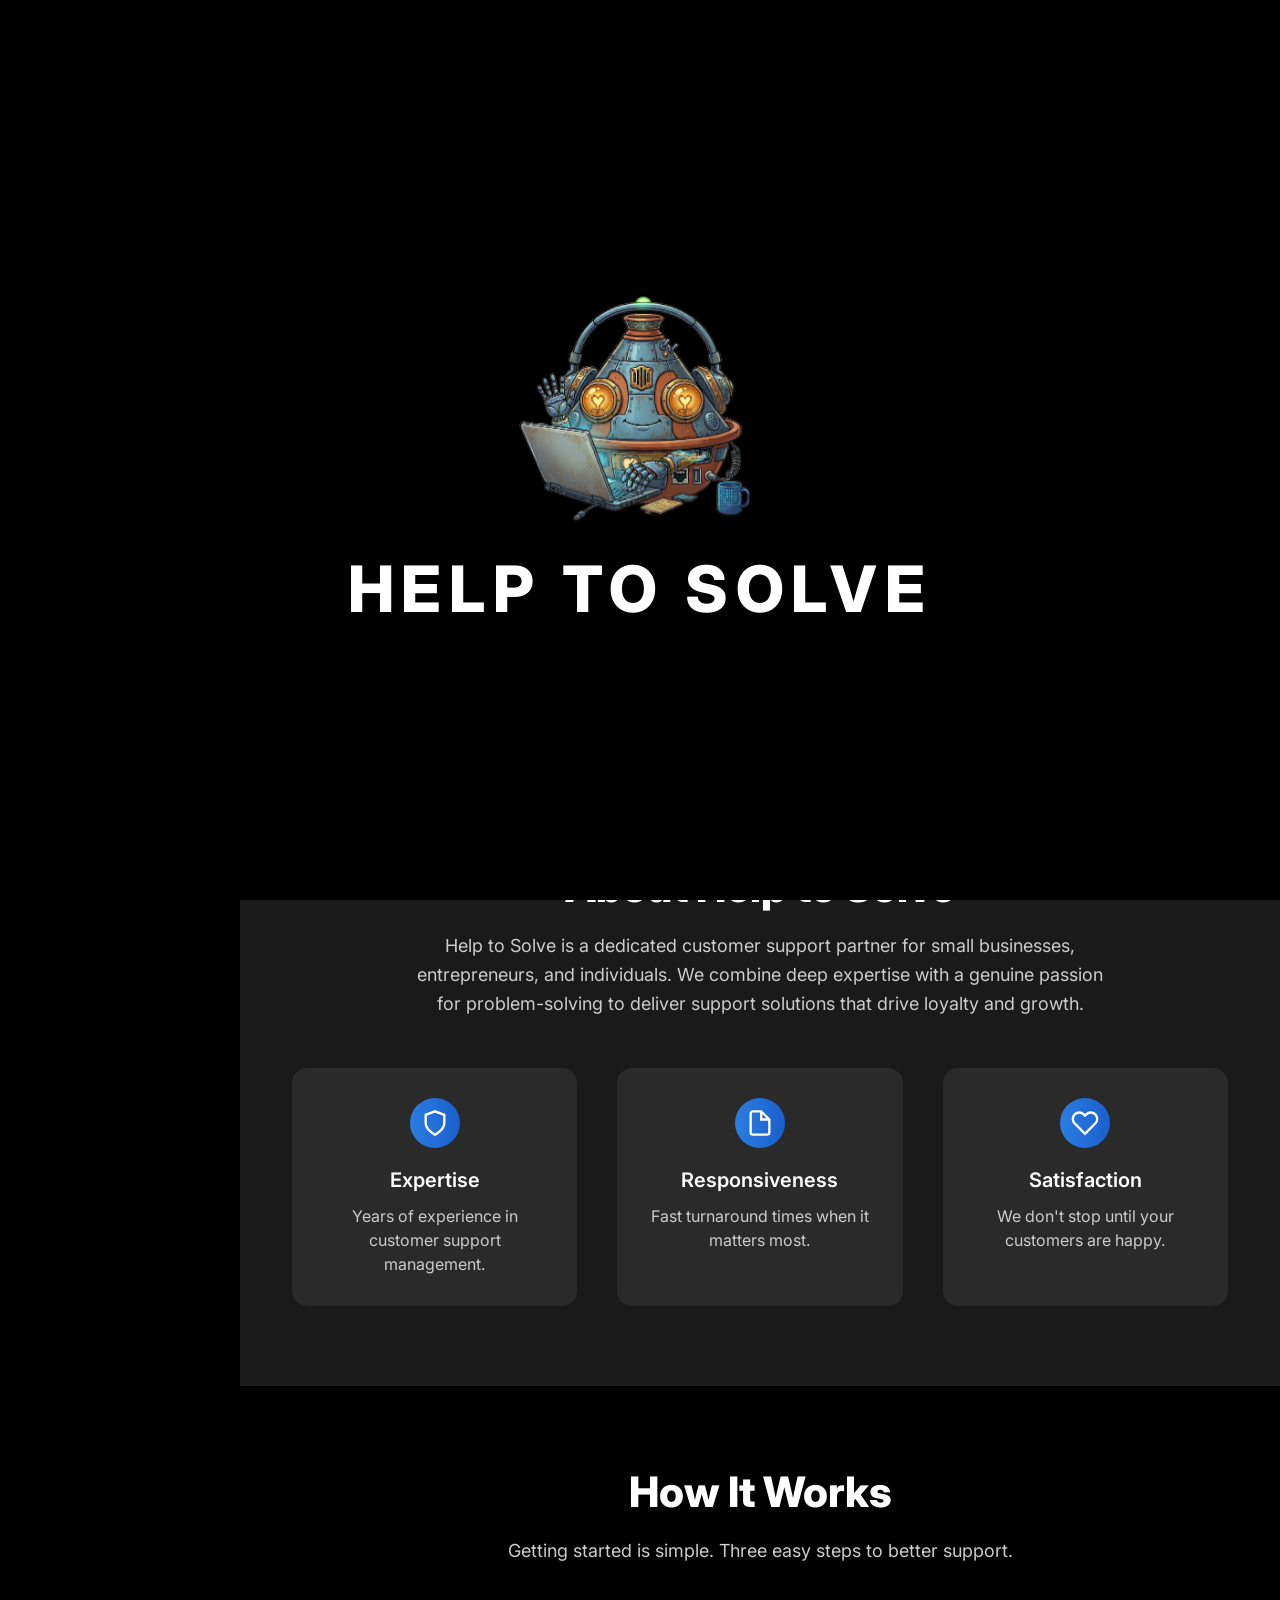
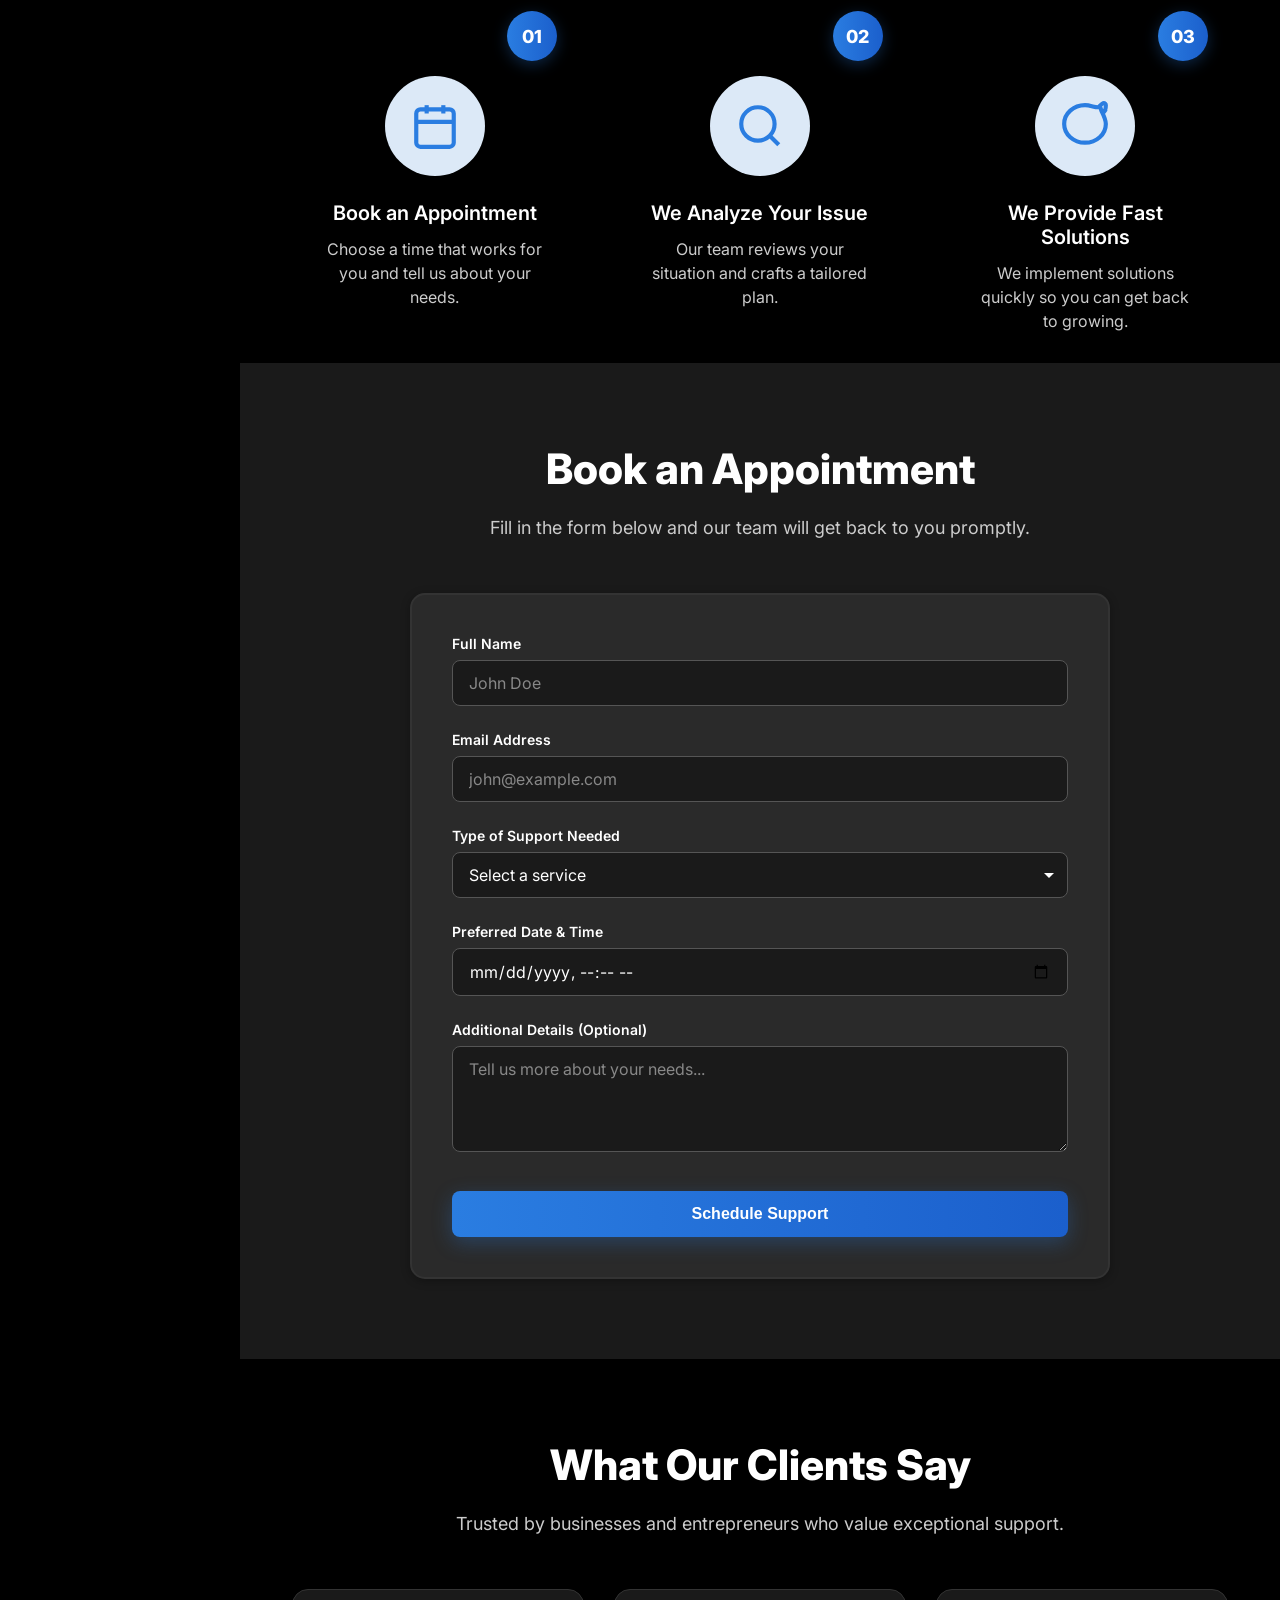
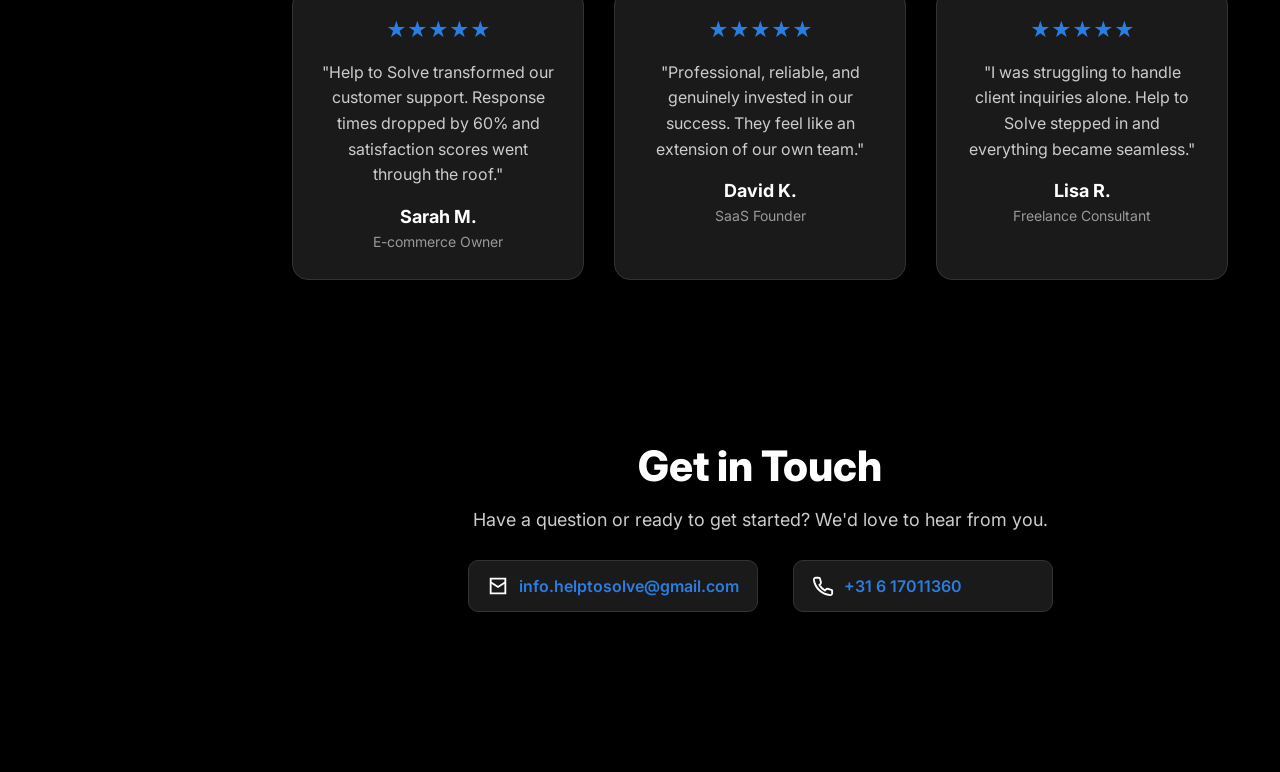
==== commit e8c9151f: "Update index.html" ====
--- a/index.html
+++ b/index.html
@@ -357,7 +357,7 @@
       </div>
       <div class="contact-item">
         <svg viewBox="0 0 24 24" fill="none" stroke="currentColor" stroke-width="2" width="22" height="22"><path d="M22 16.92v3a2 2 0 0 1-2.18 2.01A19.79 19.79 0 0 1 2 5.18 2 2 0 0 1 4 3h3a2 2 0 0 1 2 1.72 12.84 12.84 0 0 0 .7 2.81 2 2 0 0 1-.45 2.11L8.09 10.91a16 16 0 0 0 6 6l1.26-1.26a2 2 0 0 1 2.1-.45 12.84 12.84 0 0 0 2.81.7A2 2 0 0 1 22 16.92z"></path></svg>
-        <a href="tel:+31685409600">+31 6 85409600</a>
+        <a href="tel:+31685409600">+31 6 17011360</a>
       </div>
     </div>
   </div>
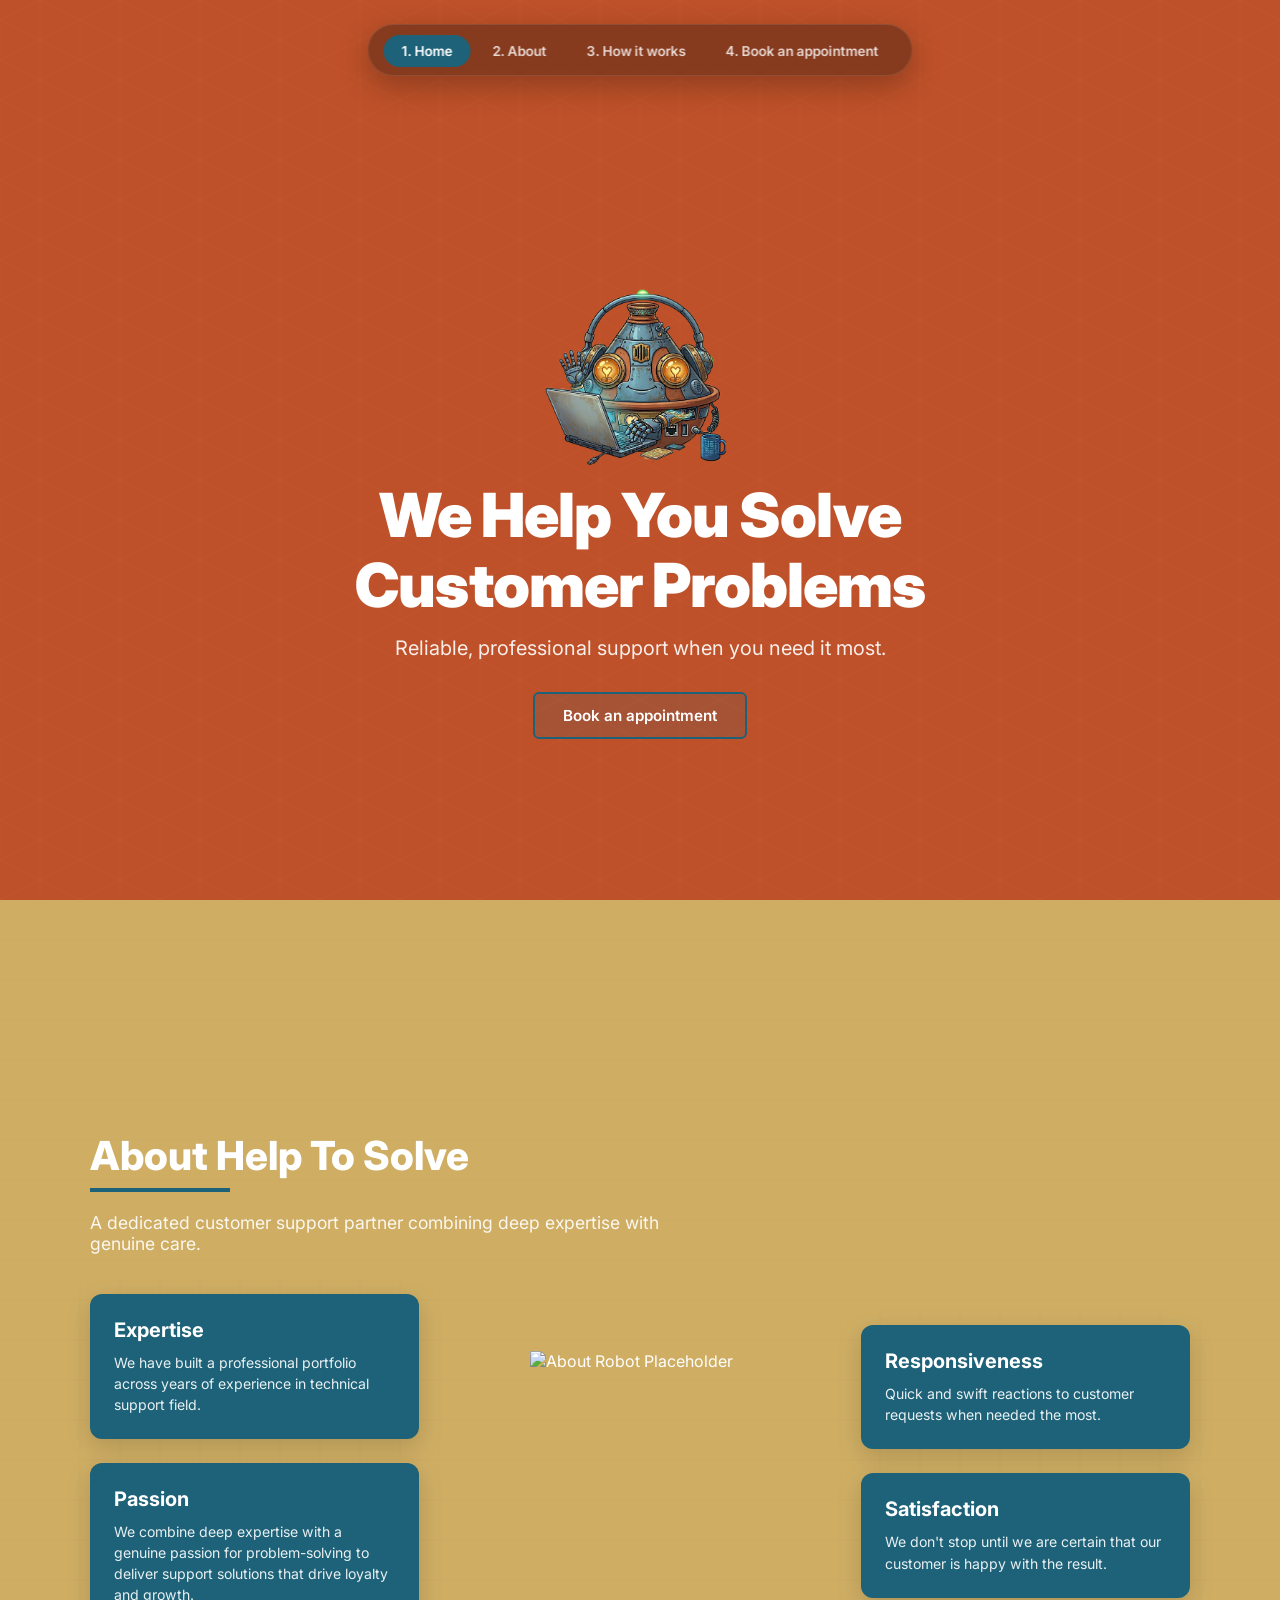
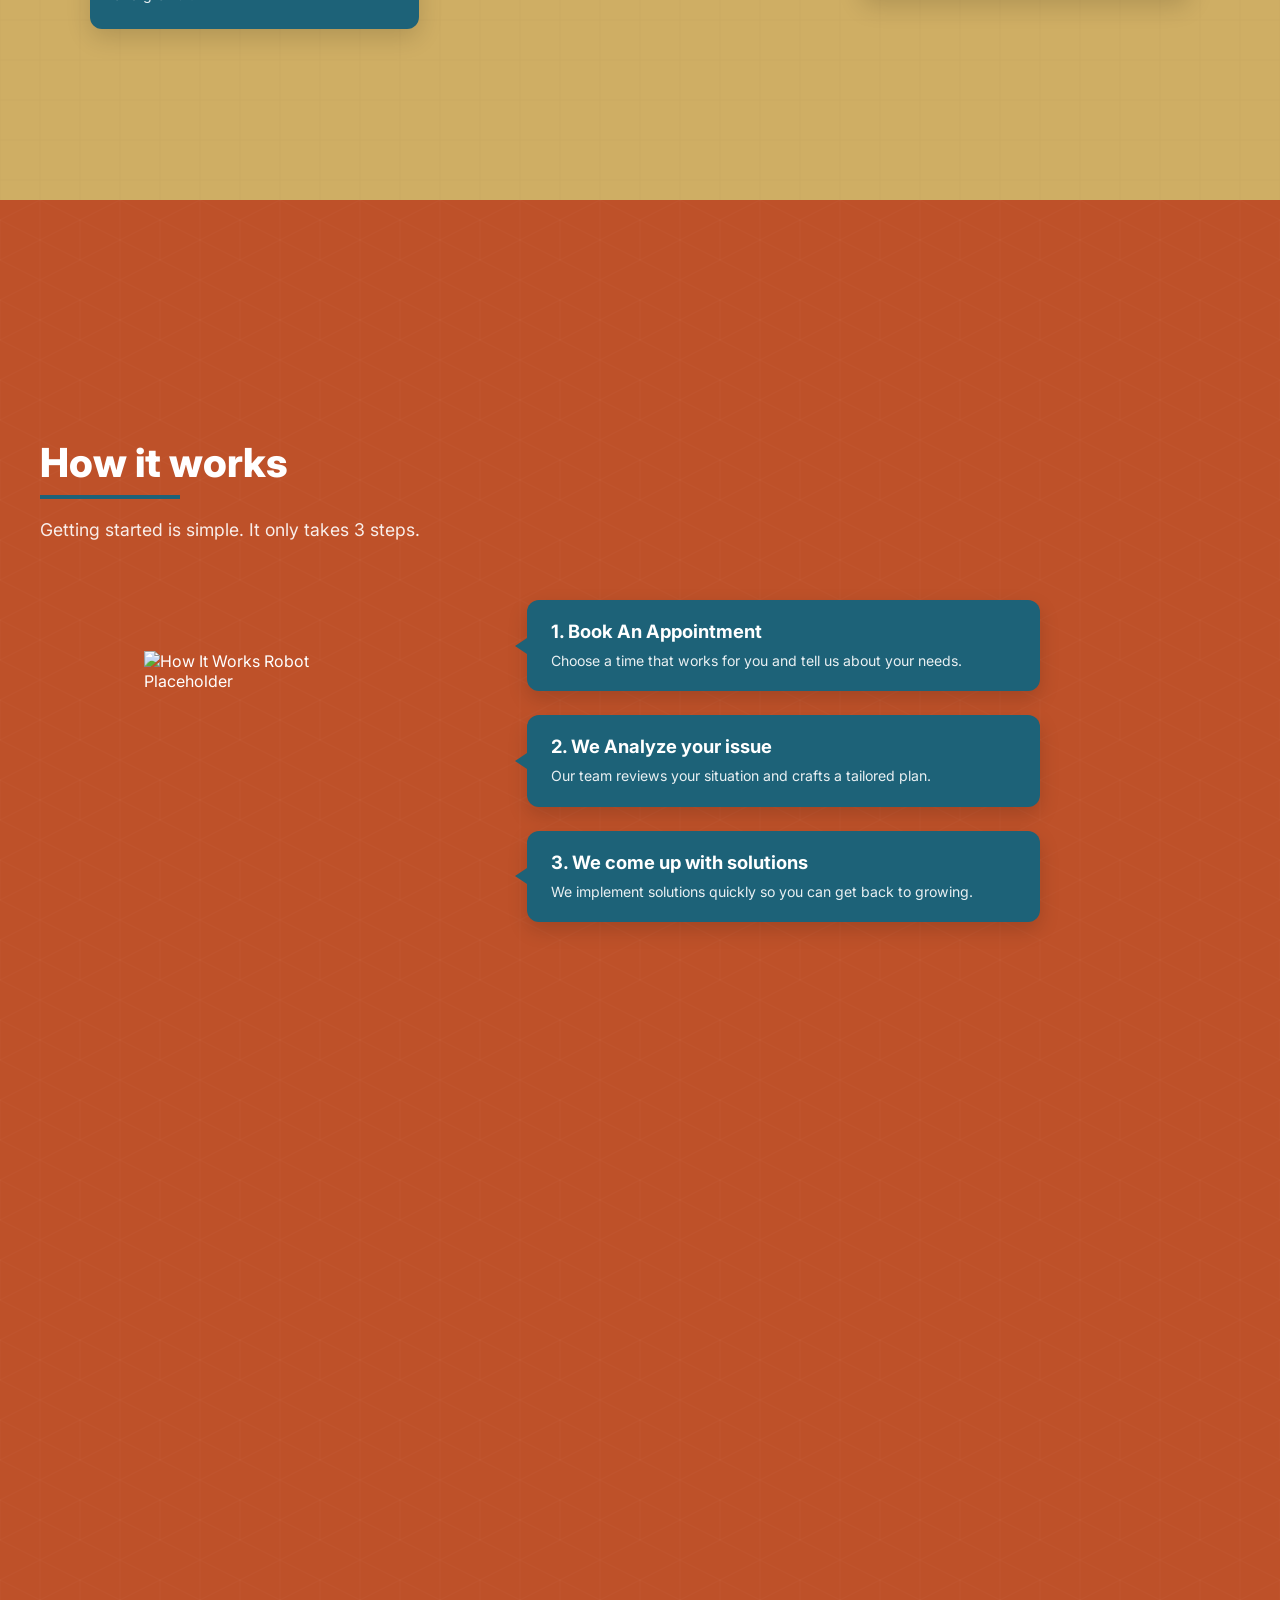
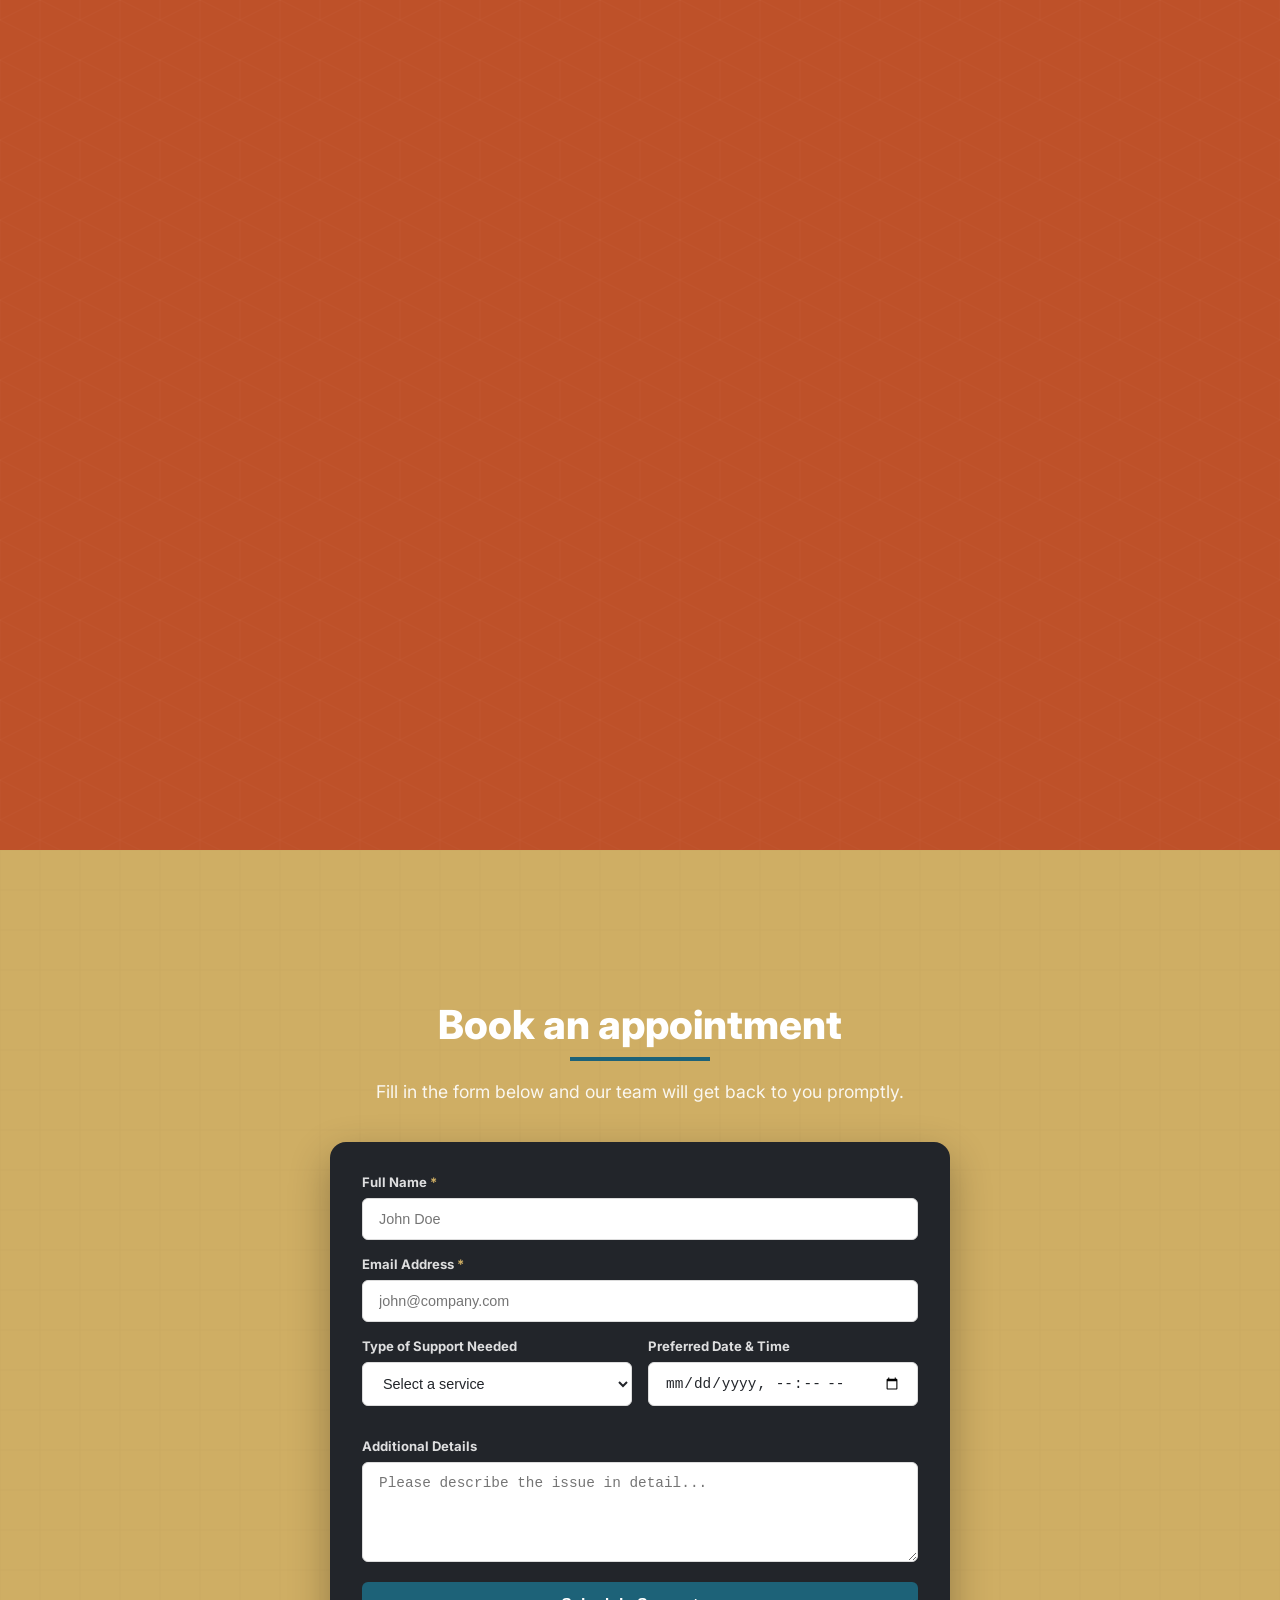
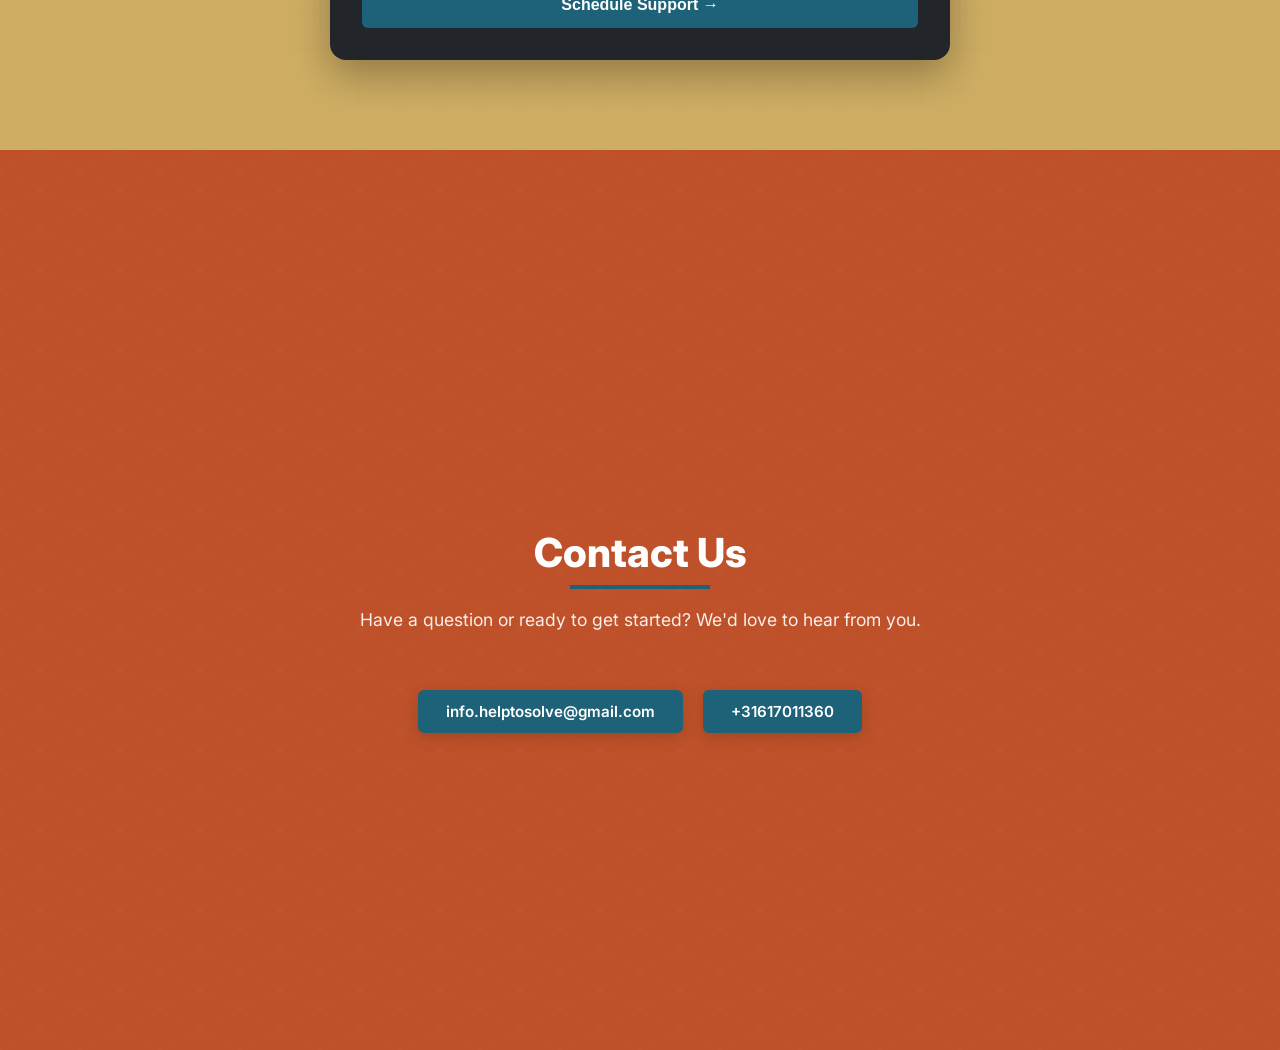
==== commit ef41c47c: "Rename ishaq2.html to index.html" ====
--- a/index.html
+++ b/index.html
@@ -1,642 +1,1075 @@
 <!DOCTYPE html>
 <html lang="en">
 <head>
-<meta charset="UTF-8">
-<meta name="viewport" content="width=device-width, initial-scale=1.0">
-
-<title>Help Solve</title>
-
-<link rel="stylesheet" href="ishaq.css">
-
-<!-- Google Font -->
-<link href="https://fonts.googleapis.com/css2?family=Inter:wght@400;600;800&display=swap" rel="stylesheet">
+  <meta charset="UTF-8">
+  <meta name="viewport" content="width=device-width, initial-scale=1.0">
+  <title>Help To Solve - Professional Customer Support</title>
+  
+  <!-- Import Inter Google Font -->
+  <link rel="preconnect" href="https://fonts.googleapis.com">
+  <link rel="preconnect" href="https://fonts.gstatic.com" crossorigin>
+  <link href="https://fonts.googleapis.com/css2?family=Inter:wght@400;600;700;800;900&display=swap" rel="stylesheet">
+
+  <style>
+    /* Global Styles */
+    * {
+      box-sizing: border-box;
+      margin: 0;
+      padding: 0;
+    }
+    
+    html {
+      scroll-behavior: smooth;
+      font-family: 'Inter', sans-serif;
+    }
+
+    body {
+      background-color: #1a1a1a;
+      color: #ffffff;
+      overflow-x: hidden;
+    }
+
+    /* Colors and Background Patterns */
+    :root {
+      --color-rust: #be5129;
+      --color-rust-dark: #2a1a10;
+      --color-gold: #cfae64;
+      --color-teal: #1d6278;
+      --color-teal-hover: #154c5d;
+      --color-dark-card: #22252a;
+    }
+
+    /* Subtle isometric cube/hexagon grid for orange sections */
+    .bg-rust-pattern {
+      background-color: var(--color-rust);
+      background-image: url("data:image/svg+xml,%3Csvg xmlns='http://www.w3.org/2000/svg' width='80' height='80' viewBox='0 0 80 80'%3E%3Cpath d='M40 0 L80 20 L80 60 L40 80 L0 60 L0 20 Z' fill='none' stroke='rgba(255,255,255,0.025)' stroke-width='1'/%3E%3Cpath d='M40 0 L40 80' fill='none' stroke='rgba(255,255,255,0.025)' stroke-width='1'/%3E%3Cpath d='M0 20 L80 60' fill='none' stroke='rgba(255,255,255,0.025)' stroke-width='1'/%3E%3Cpath d='M0 60 L80 20' fill='none' stroke='rgba(255,255,255,0.025)' stroke-width='1'/%3E%3C/svg%3E");
+      transition: background-color 1.4s ease;
+    }
+
+    /* Subtle grid overlay for gold sections */
+    .bg-gold-pattern {
+      background-color: var(--color-gold);
+      background-image: url("data:image/svg+xml,%3Csvg xmlns='http://www.w3.org/2000/svg' width='40' height='40' viewBox='0 0 40 40'%3E%3Crect width='40' height='40' fill='none' stroke='rgba(0,0,0,0.02)' stroke-width='1'/%3E%3C/svg%3E");
+    }
+
+    /* Parallax Card-Stacking Layout */
+    section {
+      position: sticky;
+      top: 0;
+      height: 100vh;
+      width: 100%;
+      display: flex;
+      flex-direction: column;
+      justify-content: center;
+      align-items: center;
+      overflow: hidden;
+      padding: 100px 40px 40px 40px;
+    }
+
+    /* Z-Index sequence for card-overlap effect */
+    #home { z-index: 1; }
+    #about { z-index: 2; }
+    #how-it-works-sec { z-index: 3; }
+    #book { z-index: 4; }
+    #contact { z-index: 5; }
+
+    /* ===================== Intro / Boot Sequence ===================== */
+    /* Hero starts darkened; JS removes .intro-active once the boot sequence finishes */
+    #home.intro-active {
+      background-color: var(--color-rust-dark);
+    }
+
+    #home.intro-active .bg-rust-pattern-overlay {
+      opacity: 0;
+    }
+
+    /* Hero copy + button stay hidden/dim until boot completes */
+    .hero-reveal {
+      opacity: 0;
+      transform: translateY(10px);
+      transition: opacity 0.9s ease, transform 0.9s ease;
+      pointer-events: none;
+    }
+
+    .hero-reveal.revealed {
+      opacity: 1;
+      transform: translateY(0);
+      pointer-events: auto;
+    }
+
+    /* Nav stays hidden/dim until boot completes (transform combined with centering transform below) */
+    .nav-container {
+      opacity: 0;
+      transition: opacity 0.9s ease, transform 0.9s ease;
+      pointer-events: none;
+    }
+
+    .nav-container.revealed {
+      opacity: 1;
+      pointer-events: auto;
+    }
+
+    /* Eyes-off / eyes-on robot crossfade */
+    .boot-robot-stack {
+      position: relative;
+      width: 220px;
+      height: 220px;
+    }
+
+    .boot-robot-stack img {
+      position: absolute;
+      top: 0;
+      left: 0;
+      width: 220px;
+      height: 220px;
+      object-fit: contain;
+    }
+
+    #robot-eyes-off {
+      opacity: 1;
+      transition: opacity 1s ease;
+    }
+
+    #robot-eyes-on {
+      opacity: 0;
+      transition: opacity 1s ease;
+    }
+
+    #robot-eyes-off.eyes-off-hidden {
+      opacity: 0;
+    }
+
+    #robot-eyes-on.eyes-on-visible {
+      opacity: 1;
+    }
+
+    /* ===================== Nav Bar Wizard ===================== */
+    .nav-container {
+      position: fixed;
+      top: 24px;
+      left: 50%;
+      transform: translateX(-50%);
+      z-index: 1000;
+      background-color: rgba(50, 25, 15, 0.4);
+      backdrop-filter: blur(12px);
+      -webkit-backdrop-filter: blur(12px);
+      border: 1px solid rgba(255, 255, 255, 0.1);
+      border-radius: 50px;
+      padding: 15px;
+      box-shadow: 0 10px 30px rgba(0, 0, 0, 0.25);
+      width: max-content;
+      max-width: 90%;
+    }
+
+    .nav-links {
+      display: flex;
+      gap: 4px;
+      list-style: none;
+      align-items: center;
+    }
+
+    .nav-item {
+      color: rgba(255, 255, 255, 0.8);
+      text-decoration: none;
+      font-size: 0.85rem;
+      font-weight: 600;
+      padding: 8px 18px;
+      border-radius: 30px;
+      transition: all 0.3s ease;
+      white-space: nowrap;
+    }
+
+    .nav-item:hover {
+      color: #ffffff;
+      background-color: rgba(255, 255, 255, 0.05);
+    }
+
+    .nav-item.active {
+      color: #ffffff;
+      background-color: var(--color-teal);
+    }
+
+    /* Common Typography & Title styling */
+    .section-title {
+      font-size: 2.5rem;
+      font-weight: 800;
+      text-align: left;
+      margin-bottom: 8px;
+      color: #ffffff;
+    }
+
+    .section-title.centered {
+      text-align: center;
+    }
+
+    .underline-bar {
+      width: 140px;
+      height: 4px;
+      background-color: var(--color-teal);
+      margin-bottom: 20px;
+    }
+
+    .underline-bar.centered {
+      margin-left: auto;
+      margin-right: auto;
+    }
+
+    .section-desc {
+      font-size: 1.1rem;
+      color: rgba(255, 255, 255, 0.9);
+      margin-bottom: 40px;
+      text-align: left;
+      font-weight: 400;
+      max-width: 600px;
+    }
+
+    .section-desc.centered {
+      text-align: center;
+      margin-left: auto;
+      margin-right: auto;
+    }
+
+    /* Section 1: Hero Home */
+    #home .hero-content {
+      text-align: center;
+      max-width: 800px;
+      z-index: 10;
+    }
+
+    #home h1 {
+      font-size: 3.8rem;
+      font-weight: 900;
+      line-height: 1.15;
+      margin-bottom: 16px;
+      letter-spacing: -1px;
+    }
+
+    #home p {
+      font-size: 1.25rem;
+      color: rgba(255, 255, 255, 0.9);
+      margin-bottom: 32px;
+    }
+
+    .btn-outline-teal {
+      display: inline-block;
+      text-decoration: none;
+      color: #ffffff;
+      font-weight: 600;
+      border: 2px solid var(--color-teal);
+      background-color: rgba(29, 98, 120, 0.15);
+      padding: 12px 28px;
+      border-radius: 6px;
+      font-size: 0.95rem;
+      transition: all 0.3s ease;
+      cursor: pointer;
+    }
+
+    .btn-outline-teal:hover {
+      background-color: var(--color-teal);
+      box-shadow: 0 4px 15px rgba(29, 98, 120, 0.4);
+    }
+
+    .hero-robot-container {
+      margin-top: 40px;
+      display: flex;
+      justify-content: center;
+    }
+
+    /* Robot images: circular background removed, transparent/contain only */
+    .robot-img {
+      width: 220px;
+      height: 220px;
+      object-fit: contain;
+      background-color: transparent;
+    }
+
+    /* Section 2: About */
+    #about {
+      color: #ffffff;
+    }
+
+    #about .about-header {
+      width: 100%;
+      max-width: 1100px;
+    }
+
+    .about-grid {
+      display: grid;
+      grid-template-columns: 1fr 1.1fr 1fr;
+      gap: 40px;
+      align-items: center;
+      width: 100%;
+      max-width: 1100px;
+    }
+
+    .about-column {
+      display: flex;
+      flex-direction: column;
+      gap: 24px;
+    }
+
+    .about-card {
+      background-color: var(--color-teal);
+      border-radius: 12px;
+      padding: 24px;
+      box-shadow: 0 8px 24px rgba(0, 0, 0, 0.15);
+    }
+
+    .about-card h3 {
+      font-size: 1.25rem;
+      font-weight: 700;
+      margin-bottom: 10px;
+    }
+
+    .about-card p {
+      font-size: 0.88rem;
+      line-height: 1.5;
+      color: rgba(255, 255, 255, 0.9);
+    }
+
+    .about-robot-center {
+      display: flex;
+      justify-content: center;
+      align-items: center;
+    }
+
+    /* Section 3: How It Works Scroll Pin Setup */
+    #how-it-works-sec {
+      position: relative;
+      height: 250vh; /* Set generous heights to allow trigger scroll room */
+      padding: 0;
+    }
+
+    .how-it-works-sticky {
+      position: sticky;
+      top: 0;
+      height: 100vh;
+      width: 100%;
+      display: flex;
+      flex-direction: column;
+      justify-content: center;
+      padding: 100px 40px 40px 40px;
+    }
+
+    .how-it-works-header {
+      width: 100%;
+      max-width: 1000px;
+      margin-bottom: 20px;
+    }
+
+    .how-it-works-content {
+      display: grid;
+      grid-template-columns: 1fr 1.2fr;
+      gap: 60px;
+      align-items: center;
+      width: 100%;
+      max-width: 1000px;
+    }
+
+    .how-it-works-robot {
+      display: flex;
+      justify-content: center;
+    }
+
+    .dialog-steps {
+      display: flex;
+      flex-direction: column;
+      gap: 24px;
+    }
+
+    /* Dialogue Speech Bubble Style */
+    .dialog-bubble {
+      position: relative;
+      background-color: var(--color-teal);
+      border-radius: 12px;
+      padding: 20px 24px;
+      box-shadow: 0 8px 20px rgba(0, 0, 0, 0.15);
+      opacity: 0;
+      transform: translateX(30px);
+      transition: all 0.6s cubic-bezier(0.16, 1, 0.3, 1);
+    }
+
+    .dialog-bubble.visible {
+      opacity: 1;
+      transform: translateX(0);
+    }
+
+    /* Dialogue Tail pointing towards the robot on the left */
+    .dialog-bubble::after {
+      content: '';
+      position: absolute;
+      left: -12px;
+      top: 50%;
+      transform: translateY(-50%);
+      border-width: 8px 12px 8px 0;
+      border-style: solid;
+      border-color: transparent var(--color-teal) transparent transparent;
+      display: block;
+      width: 0;
+    }
+
+    .dialog-bubble h3 {
+      font-size: 1.15rem;
+      font-weight: 700;
+      margin-bottom: 8px;
+    }
+
+    .dialog-bubble p {
+      font-size: 0.88rem;
+      line-height: 1.5;
+      color: rgba(255, 255, 255, 0.9);
+    }
+
+    /* Section 4: Book an Appointment Form */
+    .form-container {
+      background-color: var(--color-dark-card);
+      border-radius: 16px;
+      width: 100%;
+      max-width: 620px;
+      padding: 32px;
+      box-shadow: 0 15px 40px rgba(0, 0, 0, 0.3);
+    }
+
+    .form-row {
+      display: grid;
+      grid-template-columns: 1fr 1fr;
+      gap: 16px;
+      margin-bottom: 16px;
+    }
+
+    .form-group {
+      margin-bottom: 16px;
+    }
+
+    .form-group label {
+      display: block;
+      margin-bottom: 8px;
+      font-size: 0.82rem;
+      font-weight: 700;
+      color: rgba(255, 255, 255, 0.85);
+    }
+
+    .form-group label span {
+      color: var(--color-gold);
+    }
+
+    .form-input, .form-select, .form-textarea {
+      width: 100%;
+      background-color: #ffffff;
+      border: 1px solid #dcdcdc;
+      border-radius: 6px;
+      color: #22252a;
+      padding: 12px 16px;
+      font-size: 0.9rem;
+      outline: none;
+      transition: border-color 0.2s;
+    }
+
+    .form-input:focus, .form-select:focus, .form-textarea:focus {
+      border-color: var(--color-teal);
+    }
+
+    .form-textarea {
+      resize: vertical;
+      min-height: 100px;
+    }
+
+    .btn-submit {
+      width: 100%;
+      background-color: var(--color-teal);
+      color: #ffffff;
+      border: none;
+      border-radius: 6px;
+      padding: 14px;
+      font-size: 1rem;
+      font-weight: 700;
+      cursor: pointer;
+      display: flex;
+      align-items: center;
+      justify-content: center;
+      gap: 8px;
+      transition: background-color 0.2s;
+    }
+
+    .btn-submit:hover {
+      background-color: var(--color-teal-hover);
+    }
+
+    /* Section 5: Contact Us */
+    .contact-pills {
+      display: flex;
+      gap: 20px;
+      justify-content: center;
+      margin-top: 20px;
+    }
+
+    .contact-pill {
+      background-color: var(--color-teal);
+      color: #ffffff;
+      text-decoration: none;
+      padding: 12px 28px;
+      border-radius: 6px;
+      font-weight: 600;
+      font-size: 0.95rem;
+      box-shadow: 0 4px 15px rgba(0, 0, 0, 0.15);
+      transition: background-color 0.2s;
+    }
+
+    .contact-pill:hover {
+      background-color: var(--color-teal-hover);
+    }
+
+    /* ===================== Responsive Design ===================== */
+
+    /* ---- Tablet / small laptop (≤ 1024px): loosen up the widest desktop layout ---- */
+    @media (max-width: 1024px) {
+      .about-grid {
+        grid-template-columns: 1fr 0.9fr 1fr;
+        gap: 24px;
+      }
+
+      .how-it-works-content {
+        gap: 36px;
+      }
+
+      #home h1 {
+        font-size: 3.1rem;
+      }
+    }
+
+    /* ---- Mobile (≤ 768px): stack everything, switch to a static document flow ---- */
+    @media (max-width: 768px) {
+      /* Stack layout on smaller screens to avoid overlapping cramped cards */
+      section {
+        position: relative !important;
+        height: auto !important;
+        min-height: 100vh;
+        padding: 96px 20px 48px 20px;
+      }
+
+      #how-it-works-sec {
+        height: auto !important;
+        padding: 96px 20px 48px 20px;
+      }
+
+      .how-it-works-sticky {
+        position: relative !important;
+        height: auto !important;
+        min-height: 0;
+        padding: 0;
+      }
+
+      /* Nav: shrink padding, font size, and item spacing so 4 links fit comfortably */
+      .nav-container {
+        top: 14px;
+        padding: 8px;
+        max-width: 94%;
+      }
+
+      .nav-links {
+        gap: 2px;
+      }
+
+      .nav-item {
+        font-size: 0.72rem;
+        padding: 7px 11px;
+      }
+
+      .section-title {
+        font-size: 1.9rem;
+      }
+
+      .section-desc {
+        font-size: 0.98rem;
+        margin-bottom: 28px;
+      }
+
+      .underline-bar {
+        width: 90px;
+      }
+
+      /* Hero */
+      #home h1 {
+        font-size: 2.2rem;
+        letter-spacing: -0.5px;
+      }
+
+      #home p {
+        font-size: 1.05rem;
+        margin-bottom: 24px;
+      }
+
+      .boot-robot-stack,
+      .boot-robot-stack img,
+      .robot-img {
+        width: 170px;
+        height: 170px;
+      }
+
+      .hero-robot-container {
+        margin-top: 24px;
+      }
+
+      .about-grid, .how-it-works-content {
+        grid-template-columns: 1fr;
+        gap: 28px;
+      }
+
+      .about-column {
+        order: 2;
+        gap: 16px;
+      }
+
+      .about-robot-center {
+        order: 1;
+      }
+
+      .about-card {
+        padding: 20px;
+      }
+
+      /* Force elements visible on mobile instead of scroll-tied */
+      .dialog-bubble {
+        opacity: 1 !important;
+        transform: none !important;
+        padding: 16px 18px;
+      }
+
+      .dialog-bubble::after {
+        left: 50%;
+        top: -12px;
+        transform: translateX(-50%) rotate(90deg);
+      }
+
+      .how-it-works-robot {
+        margin-bottom: 8px;
+      }
+
+      /* Form */
+      .form-container {
+        padding: 22px;
+        border-radius: 14px;
+      }
+
+      .form-row {
+        grid-template-columns: 1fr;
+        margin-bottom: 0;
+      }
+
+      /* Prevent iOS Safari from auto-zooming on input focus */
+      .form-input, .form-select, .form-textarea {
+        font-size: 16px;
+        padding: 12px 14px;
+      }
+
+      .contact-pills {
+        flex-direction: column;
+        align-items: center;
+        width: 100%;
+        gap: 14px;
+      }
+
+      .contact-pill {
+        width: 100%;
+        max-width: 100%;
+        text-align: center;
+        font-size: 0.85rem;
+        padding: 12px 16px;
+        word-break: break-word;
+        box-sizing: border-box;
+      }
+    }
+
+    /* ---- Small phones (≤ 420px): tighten further ---- */
+    @media (max-width: 420px) {
+      .nav-container {
+        padding: 6px;
+      }
+
+      .nav-item {
+        font-size: 0.66rem;
+        padding: 6px 8px;
+      }
+
+      #home h1 {
+        font-size: 1.85rem;
+      }
+
+      #home p {
+        font-size: 0.95rem;
+      }
+
+      .section-title {
+        font-size: 1.6rem;
+      }
+
+      .boot-robot-stack,
+      .boot-robot-stack img,
+      .robot-img {
+        width: 140px;
+        height: 140px;
+      }
+
+      .btn-outline-teal {
+        padding: 11px 22px;
+        font-size: 0.88rem;
+      }
+
+      section {
+        padding: 88px 16px 40px 16px;
+      }
+
+      #how-it-works-sec {
+        padding: 88px 16px 40px 16px;
+      }
+
+      .form-container {
+        padding: 16px;
+      }
+    }
+
+    /* ---- Respect reduced-motion preferences across all breakpoints ---- */
+    @media (prefers-reduced-motion: reduce) {
+      .bg-rust-pattern,
+      .hero-reveal,
+      .nav-container,
+      #robot-eyes-off,
+      #robot-eyes-on,
+      .dialog-bubble {
+        transition: none !important;
+      }
+    }
+  </style>
 </head>
-
 <body>
 
-<!-- Dust effect canvas -->
-<canvas id="dust-canvas" style="position: fixed; top: 0; left: 0; width: 100%; height: 100%; pointer-events: none; z-index: 0;"></canvas>
-
-<!-- LOADING SCREEN -->
-<div id="loading-screen" class="loading-screen">
-  <div class="loading-content">
-    <img src="taji.png" alt="Taji" class="loading-taji" />
-    <h1>Help to Solve</h1>
-  </div>
-</div>
-
-<!-- SIDE NAVIGATION -->
-<nav class="side-nav">
-  <div class="nav-header">
-    <button class="nav-toggle" id="navToggle" aria-label="Toggle navigation">
-      <span></span>
-      <span></span>
-      <span></span>
-    </button>
-    <div class="nav-logo">
-      <img src="logo.png" alt="logo">
+  <!-- Blurred Navigation Wizard (hidden until boot sequence completes) -->
+  <nav class="nav-container" id="mainNav">
+    <ul class="nav-links">
+      <li><a href="#home" class="nav-item active" data-short="Home">1. Home</a></li>
+      <li><a href="#about" class="nav-item" data-short="About">2. About</a></li>
+      <li><a href="#how-it-works" class="nav-item" data-short="How it works">3. How it works</a></li>
+      <li><a href="#book" class="nav-item" data-short="Book">4. Book an appointment</a></li>
+    </ul>
+  </nav>
+
+  <!-- Section 1: Hero / Home -->
+  <section id="home" class="bg-rust-pattern intro-active">
+    <div class="hero-content">
+
+      <!-- Boot sequence robot: eyes-off image crossfades into eyes-on image -->
+      <div class="hero-robot-container">
+        <div class="boot-robot-stack">
+          <img id="robot-eyes-off" src="tajioff.png" alt="Robot booting up" class="robot-img">
+          <img id="robot-eyes-on" src="ishaq2photos/taji.png" alt="Robot ready to help" class="robot-img">
+        </div>
+      </div>
+
+      <!-- Headline, copy, and CTA stay hidden until boot completes -->
+      <h1 class="hero-reveal" id="heroTitle">We Help You Solve Customer Problems</h1>
+      <p class="hero-reveal" id="heroDesc">Reliable, professional support when you need it most.</p>
+      <a href="#book" class="btn-outline-teal hero-btn hero-reveal" id="heroBtn">Book an appointment</a>
+    </div>
+  </section>
+
+  <!-- Section 2: About -->
+  <section id="about" class="bg-gold-pattern">
+    <div class="about-header">
+      <h2 class="section-title">About Help To Solve</h2>
+      <div class="underline-bar"></div>
+      <p class="section-desc">A dedicated customer support partner combining deep expertise with genuine care.</p>
+    </div>
+
+    <div class="about-grid">
+      <!-- Left Cards -->
+      <div class="about-column">
+        <div class="about-card">
+          <h3>Expertise</h3>
+          <p>We have built a professional portfolio across years of experience in technical support field.</p>
+        </div>
+        <div class="about-card">
+          <h3>Passion</h3>
+          <p>We combine deep expertise with a genuine passion for problem-solving to deliver support solutions that drive loyalty and growth.</p>
+        </div>
+      </div>
+
+      <!-- Center Robot forming a Heart Placeholder -->
+      <div class="about-robot-center">
+        <img src="tajilove.png" alt="About Robot Placeholder" class="robot-img">
+      </div>
+
+      <!-- Right Cards -->
+      <div class="about-column">
+        <div class="about-card">
+          <h3>Responsiveness</h3>
+          <p>Quick and swift reactions to customer requests when needed the most.</p>
+        </div>
+        <div class="about-card">
+          <h3>Satisfaction</h3>
+          <p>We don't stop until we are certain that our customer is happy with the result.</p>
+        </div>
+      </div>
+    </div>
+  </section>
+
+  <!-- Section 3: How it Works (Wrapper triggers scroll pin inside sticky) -->
+  <div id="how-it-works-sec" class="bg-rust-pattern">
+    <div class="how-it-works-sticky">
+      <div class="how-it-works-header">
+        <h2 class="section-title">How it works</h2>
+        <div class="underline-bar"></div>
+        <p class="section-desc">Getting started is simple. It only takes 3 steps.</p>
+      </div>
+
+      <div class="how-it-works-content">
+        <!-- Thumbs-up robot Placeholder -->
+        <div class="how-it-works-robot">
+          <img src="TAJITHUMBSUP.png" alt="How It Works Robot Placeholder" class="robot-img">
+        </div>
+
+        <!-- Scroll-Triggered Speech Dialogue Boxes -->
+        <div class="dialog-steps">
+          <div class="dialog-bubble" id="step1">
+            <h3>1. Book An Appointment</h3>
+            <p>Choose a time that works for you and tell us about your needs.</p>
+          </div>
+          <div class="dialog-bubble" id="step2">
+            <h3>2. We Analyze your issue</h3>
+            <p>Our team reviews your situation and crafts a tailored plan.</p>
+          </div>
+          <div class="dialog-bubble" id="step3">
+            <h3>3. We come up with solutions</h3>
+            <p>We implement solutions quickly so you can get back to growing.</p>
+          </div>
+        </div>
+      </div>
     </div>
   </div>
-  
-  <ul class="nav-menu">
-    <li class="nav-item">
-      <a href="#hero" class="nav-link active" data-section="hero">
-        <svg viewBox="0 0 24 24" fill="none" stroke="currentColor" stroke-width="2">
-          <path d="M3 9l9-7 9 7v11a2 2 0 0 1-2 2H5a2 2 0 0 1-2-2z"></path>
-          <polyline points="9,22 9,12 15,12 15,22"></polyline>
-        </svg>
-        <span>Home</span>
-      </a>
-    </li>
-    
-    <li class="nav-item">
-      <a href="#about" class="nav-link" data-section="about">
-        <svg viewBox="0 0 24 24" fill="none" stroke="currentColor" stroke-width="2">
-          <circle cx="12" cy="12" r="10"></circle>
-          <path d="M9.09 9a3 3 0 0 1 5.83 1c0 2-3 3-3 3"></path>
-          <line x1="12" y1="17" x2="12.01" y2="17"></line>
-        </svg>
-        <span>About</span>
-      </a>
-    </li>
-    
-    <li class="nav-item">
-      <a href="#how-it-works" class="nav-link" data-section="how-it-works">
-        <svg viewBox="0 0 24 24" fill="none" stroke="currentColor" stroke-width="2">
-          <polyline points="23 4 23 10 17 10"></polyline>
-          <polyline points="1 20 1 14 7 14"></polyline>
-          <path d="M20.49 9A9 9 0 0 0 5.64 5.64L1 10m22 4l-4.64 4.36A9 9 0 0 1 3.51 15"></path>
-        </svg>
-        <span>How It Works</span>
-      </a>
-    </li>
-    
-    <li class="nav-item">
-      <a href="#booking-form-section" class="nav-link" data-section="booking-form-section">
-        <svg viewBox="0 0 24 24" fill="none" stroke="currentColor" stroke-width="2">
-          <rect x="3" y="4" width="18" height="18" rx="2" ry="2"></rect>
-          <line x1="16" y1="2" x2="16" y2="6"></line>
-          <line x1="8" y1="2" x2="8" y2="6"></line>
-          <line x1="3" y1="10" x2="21" y2="10"></line>
-        </svg>
-        <span data-lang="nav-book-now">Book Now</span>
-      </a>
-    </li>
-
-    <li class="nav-item">
-      <a href="#testimonials" class="nav-link" data-section="testimonials">
-        <svg viewBox="0 0 24 24" fill="none" stroke="currentColor" stroke-width="2">
-          <path d="M21 15a2 2 0 0 1-2 2H7l-4 4V5a2 2 0 0 1 2-2h14a2 2 0 0 1 2 2z"></path>
-        </svg>
-        <span data-lang="nav-testimonials">Testimonials</span>
-      </a>
-    </li>
-
-    <li class="nav-item">
-      <a href="#contact" class="nav-link" data-section="contact">
-        <svg viewBox="0 0 24 24" fill="none" stroke="currentColor" stroke-width="2">
-          <path d="M4 4h16v16H4z"></path>
-          <path d="M4 8l8 5 8-5"></path>
-        </svg>
-        <span data-lang="nav-contact">Contact</span>
-      </a>
-    </li>
-  </ul>
-</nav>
-
-<!-- MAIN CONTENT -->
-<div class="main-content">
-
-<!-- HERO -->
-<section id="hero" class="hero">
-
-  <!-- LEFT SIDE -->
-  <div class="hero-text">
-
-    <h1>
-      We Help You Solve <br>
-      Customer Problems <br>
-      <span>Faster</span>
-    </h1>
-
-    <p>
-      Reliable, professional support when you need it most. We partner with businesses to deliver exceptional customer experiences.
-    </p>
-
-    <div class="hero-buttons">
-      <a href="#booking-form-section" id="heroBookBtn" class="primary-btn" data-lang="hero-book-appointment">Book an Appointment</a>
-    </div>
-
-  </div>
-
-  <!-- RIGHT SIDE IMAGE -->
-  <div class="hero-image">
-    <img src="taji.png" alt="support illustration">
-  </div>
-
-</section>
-
-
-<!-- ABOUT SECTION -->
-<section id="about" class="about">
-  <div class="about-container">
-    
-    <h2>About Help to Solve</h2>
-    
-    <p class="about-description">
-      Help to Solve is a dedicated customer support partner for small businesses, entrepreneurs, 
-      and individuals. We combine deep expertise with a genuine passion for problem-solving to 
-      deliver support solutions that drive loyalty and growth.
-    </p>
-
-    <div class="about-cards">
-      
-      <!-- EXPERTISE CARD -->
-      <div class="about-card">
-        <div class="card-icon">
-          <svg viewBox="0 0 24 24" fill="none" stroke="currentColor" stroke-width="2">
-            <path d="M12 22s8-4 8-10V5l-8-3-8 3v7c0 6 8 10 8 10z"></path>
-          </svg>
-        </div>
-        <h3>Expertise</h3>
-        <p>Years of experience in customer support management.</p>
-      </div>
-
-      <!-- RESPONSIVENESS CARD -->
-      <div class="about-card">
-        <div class="card-icon">
-          <svg viewBox="0 0 24 24" fill="none" stroke="currentColor" stroke-width="2">
-            <path d="M13 2H6a2 2 0 0 0-2 2v16a2 2 0 0 0 2 2h12a2 2 0 0 0 2-2V9z"></path>
-            <polyline points="13 2 13 9 20 9"></polyline>
-          </svg>
-        </div>
-        <h3>Responsiveness</h3>
-        <p>Fast turnaround times when it matters most.</p>
-      </div>
-
-      <!-- SATISFACTION CARD -->
-      <div class="about-card">
-        <div class="card-icon">
-          <svg viewBox="0 0 24 24" fill="none" stroke="currentColor" stroke-width="2">
-            <path d="M20.84 4.61a5.5 5.5 0 0 0-7.78 0L12 5.67l-1.06-1.06a5.5 5.5 0 0 0-7.78 7.78l1.06 1.06L12 21.23l7.78-7.78 1.06-1.06a5.5 5.5 0 0 0 0-7.78z"></path>
-          </svg>
-        </div>
-        <h3>Satisfaction</h3>
-        <p>We don't stop until your customers are happy.</p>
-      </div>
-
-    </div>
-
-  </div>
-</section>
-
-
-<!-- HOW IT WORKS SECTION -->
-<section id="how-it-works" class="how-it-works">
-  <div class="how-container">
-    
-    <h2>How It Works</h2>
-    <p class="how-description">Getting started is simple. Three easy steps to better support.</p>
-
-    <div class="how-steps">
-      
-      <!-- STEP 1 -->
-      <div class="step-card">
-        <div class="step-badge">01</div>
-        <div class="step-icon-circle">
-          <svg viewBox="0 0 24 24" fill="none" stroke="currentColor" stroke-width="2">
-            <rect x="3" y="4" width="18" height="18" rx="2" ry="2"></rect>
-            <line x1="16" y1="2" x2="16" y2="6"></line>
-            <line x1="8" y1="2" x2="8" y2="6"></line>
-            <line x1="3" y1="10" x2="21" y2="10"></line>
-          </svg>
-        </div>
-        <h3>Book an Appointment</h3>
-        <p>Choose a time that works for you and tell us about your needs.</p>
-      </div>
-
-      <!-- STEP 2 -->
-      <div class="step-card">
-        <div class="step-badge">02</div>
-        <div class="step-icon-circle">
-          <svg viewBox="0 0 24 24" fill="none" stroke="currentColor" stroke-width="2">
-            <circle cx="11" cy="11" r="8"></circle>
-            <path d="m21 21-4.35-4.35"></path>
-          </svg>
-        </div>
-        <h3>We Analyze Your Issue</h3>
-        <p>Our team reviews your situation and crafts a tailored plan.</p>
-      </div>
-
-      <!-- STEP 3 -->
-      <div class="step-card">
-        <div class="step-badge">03</div>
-        <div class="step-icon-circle">
-          <svg viewBox="0 0 24 24" fill="none" stroke="currentColor" stroke-width="2">
-            <path d="M22 4s-.7 1.1-2 2.5c1.7-1.7 2-2.5 2-4.5 0-.5-.5-1-1-1-.6 0-1.6 1-2.5 2C16.9 3.2 14.6 2 12 2c-5.5 0-10 4-10 9s4.5 9 10 9 10-4 10-9c0-2-1-4-2-6l-1-3"></path>
-          </svg>
-        </div>
-        <h3>We Provide Fast Solutions</h3>
-        <p>We implement solutions quickly so you can get back to growing.</p>
-      </div>
-
-    </div>
-
-  </div>
-
-
-
-<!-- BOOKING FORM SECTION -->
-<section id="booking-form-section" class="booking-form-section">
-  <div class="booking-container">
-    
-    <h2>Book an Appointment</h2>
-    <p class="booking-description">Fill in the form below and our team will get back to you promptly.</p>
-
-    <div class="form-wrapper">
+
+  <!-- Section 4: Book An Appointment -->
+  <section id="book" class="bg-gold-pattern">
+    <h2 class="section-title centered">Book an appointment</h2>
+    <div class="underline-bar centered"></div>
+    <p class="section-desc centered">Fill in the form below and our team will get back to you promptly.</p>
+
+    <div class="form-container">
       <form id="bookingForm" class="booking-form" method="POST" action="https://formsubmit.co/info.helptosolve@gmail.com">
-        <!-- FormSubmit endpoint sends submissions to info.helptosolve@gmail.com -->
         <input type="hidden" name="_subject" value="New Help to Solve Booking Request">
         <input type="hidden" name="_template" value="table">
         <input type="hidden" name="_next" value="https://your-site-url.com/thank-you.html">
-        
-        <!-- Full Name -->
+
         <div class="form-group">
-          <label for="fullName">Full Name</label>
-          <input type="text" id="fullName" name="name" placeholder="John Doe" required>
+          <label for="fullname">Full Name <span>*</span></label>
+          <input type="text" id="fullname" name="name" class="form-input" placeholder="John Doe" required>
         </div>
 
-        <!-- Email Address -->
         <div class="form-group">
-          <label for="email">Email Address</label>
-          <input type="email" id="email" name="email" placeholder="john@example.com" required>
+          <label for="email">Email Address <span>*</span></label>
+          <input type="email" id="email" name="email" class="form-input" placeholder="john@company.com" required>
         </div>
 
-        <!-- Type of Support Needed -->
+        <div class="form-row">
+          <div class="form-group">
+            <label for="support-type">Type of Support Needed</label>
+            <select id="support-type" name="service" class="form-select" required>
+              <option value="">Select a service</option>
+              <option value="Customer Support">Customer Support</option>
+              <option value="Technical Support">Technical Support</option>
+              <option value="Billing Support">Billing Support</option>
+              <option value="General Inquiry">General Inquiry</option>
+            </select>
+          </div>
+          <div class="form-group">
+            <label for="datetime">Preferred Date & Time</label>
+            <input type="datetime-local" id="datetime" name="datetime" class="form-input" required>
+          </div>
+        </div>
+
         <div class="form-group">
-          <label for="serviceType">Type of Support Needed</label>
-          <select id="serviceType" name="service" required>
-            <option value="">Select a service</option>
-            <option value="Customer Support">Customer Support</option>
-            <option value="Technical Support">Technical Support</option>
-            <option value="Long-Time Support">Billing Support</option>
-            <option value="General Inquiry">General Inquiry</option>
-          </select>
+          <label for="details">Additional Details</label>
+          <textarea id="details" name="message" class="form-textarea" placeholder="Please describe the issue in detail..."></textarea>
         </div>
 
-        <!-- Preferred Date & Time -->
-        <div class="form-group">
-          <label for="dateTime">Preferred Date & Time</label>
-          <input type="datetime-local" id="dateTime" name="datetime" required>
-        </div>
-
-        <!-- Message (optional) -->
-        <div class="form-group">
-          <label for="message">Additional Details (Optional)</label>
-          <textarea id="message" name="message" placeholder="Tell us more about your needs..." rows="4"></textarea>
-        </div>
-
-        <!-- Submit Button -->
-        <button type="submit" class="submit-btn">Schedule Support</button>
-
+        <button type="submit" class="btn-submit">
+          Schedule Support &rarr;
+        </button>
       </form>
-      
-      <div id="successMessage" class="success-message" style="display: none;">
-        <p>✓ Thank you! We've received your request and will be in touch soon.</p>
-      </div>
     </div>
-
-  </div>
-</section>
-
-
-<!-- TESTIMONIALS SECTION -->
-<section id="testimonials" class="testimonials">
-  <div class="testimonials-container">
-    <h2 data-lang="testimonials-title">What Our Clients Say</h2>
-    <p class="testimonials-description" data-lang="testimonials-description">Trusted by businesses and entrepreneurs who value exceptional support.</p>
-
-    <div class="testimonial-cards">
-
-      <div class="testimonial-card">
-        <div class="stars">★★★★★</div>
-        <p class="testimonial-text" data-lang="testimonials-quote1">"Help to Solve transformed our customer support. Response times dropped by 60% and satisfaction scores went through the roof."</p>
-        <h4 data-lang="testimonials-name1">Sarah M.</h4>
-        <span data-lang="testimonials-role1">E-commerce Owner</span>
-      </div>
-
-      <div class="testimonial-card">
-        <div class="stars">★★★★★</div>
-        <p class="testimonial-text" data-lang="testimonials-quote2">"Professional, reliable, and genuinely invested in our success. They feel like an extension of our own team."</p>
-        <h4 data-lang="testimonials-name2">David K.</h4>
-        <span data-lang="testimonials-role2">SaaS Founder</span>
-      </div>
-
-      <div class="testimonial-card">
-        <div class="stars">★★★★★</div>
-        <p class="testimonial-text" data-lang="testimonials-quote3">"I was struggling to handle client inquiries alone. Help to Solve stepped in and everything became seamless."</p>
-        <h4 data-lang="testimonials-name3">Lisa R.</h4>
-        <span data-lang="testimonials-role3">Freelance Consultant</span>
-      </div>
-
+  </section>
+
+  <!-- Section 5: Contact Us / Footer -->
+  <section id="contact" class="bg-rust-pattern">
+    <h2 class="section-title centered">Contact Us</h2>
+    <div class="underline-bar centered"></div>
+    <p class="section-desc centered">Have a question or ready to get started? We'd love to hear from you.</p>
+
+    <div class="contact-pills">
+      <a href="mailto:info.helptosolve@gmail.com" class="contact-pill">info.helptosolve@gmail.com</a>
+      <a href="tel:+31617011360" class="contact-pill">+31617011360</a>
     </div>
-  </div>
-</section>
-
-
-<!-- CONTACT SECTION -->
-<section id="contact" class="contact-section">
-  <div class="contact-container">
-    <h2 data-lang="contact-title">Get in Touch</h2>
-    <p class="contact-description" data-lang="contact-description">Have a question or ready to get started? We'd love to hear from you.</p>
-
-    <div class="contact-details">
-      <div class="contact-item">
-        <svg viewBox="0 0 24 24" fill="none" stroke="currentColor" stroke-width="2" width="22" height="22"><path d="M4 4h16v16H4z"></path><path d="M4 8l8 5 8-5"></path></svg>
-        <a href="mailto:info.helptosolve@gmail.com">info.helptosolve@gmail.com</a>
-      </div>
-      <div class="contact-item">
-        <svg viewBox="0 0 24 24" fill="none" stroke="currentColor" stroke-width="2" width="22" height="22"><path d="M22 16.92v3a2 2 0 0 1-2.18 2.01A19.79 19.79 0 0 1 2 5.18 2 2 0 0 1 4 3h3a2 2 0 0 1 2 1.72 12.84 12.84 0 0 0 .7 2.81 2 2 0 0 1-.45 2.11L8.09 10.91a16 16 0 0 0 6 6l1.26-1.26a2 2 0 0 1 2.1-.45 12.84 12.84 0 0 0 2.81.7A2 2 0 0 1 22 16.92z"></path></svg>
-        <a href="tel:+31685409600">+31 6 17011360</a>
-      </div>
-    </div>
-  </div>
-</section>
-
-</div> <!-- End main-content -->
-
-<script>
-  // Smooth scrolling for navigation links
-  document.querySelectorAll('.nav-link').forEach(link => {
-    link.addEventListener('click', function(e) {
-      e.preventDefault();
-      
-      const targetId = this.getAttribute('href');
-      const targetSection = document.querySelector(targetId);
-      
-      if (targetSection) {
-        targetSection.scrollIntoView({
-          behavior: 'smooth',
-          block: 'start'
+  </section>
+
+  <script>
+    // ===================== Responsive Nav Labels =====================
+    // On narrow screens, swap full nav labels ("1. Book an appointment") for
+    // short ones ("Book") so the pill never wraps or overflows horizontally.
+    (function () {
+      const navItemEls = document.querySelectorAll('.nav-item');
+      const fullLabels = Array.from(navItemEls).map(el => el.textContent);
+      const breakpoint = window.matchMedia('(max-width: 480px)');
+
+      function applyLabels() {
+        navItemEls.forEach((el, i) => {
+          el.textContent = breakpoint.matches ? el.dataset.short : fullLabels[i];
         });
       }
+
+      applyLabels();
+      breakpoint.addEventListener('change', applyLabels);
+    })();
+
+    // ===================== Boot / Intro Sequence =====================
+    // 1. Page loads dark, robot eyes off.
+    // 2. After a short pause, eyes turn on (crossfade) and background fades to its normal color.
+    // 3. Nav, headline, description, and button fade in once the background finishes transitioning.
+    window.addEventListener('DOMContentLoaded', () => {
+      const homeSection = document.getElementById('home');
+      const eyesOff = document.getElementById('robot-eyes-off');
+      const eyesOn = document.getElementById('robot-eyes-on');
+      const nav = document.getElementById('mainNav');
+      const revealEls = document.querySelectorAll('.hero-reveal');
+
+      // Respect users who prefer reduced motion: skip straight to the resolved state.
+      const prefersReducedMotion = window.matchMedia('(prefers-reduced-motion: reduce)').matches;
+
+      if (prefersReducedMotion) {
+        homeSection.classList.remove('intro-active');
+        eyesOff.classList.add('eyes-off-hidden');
+        eyesOn.classList.add('eyes-on-visible');
+        nav.classList.add('revealed');
+        revealEls.forEach(el => el.classList.add('revealed'));
+        return;
+      }
+
+      // Step 1: brief pause on the dark, eyes-off state so it registers as a deliberate "booting" moment.
+      setTimeout(() => {
+        // Step 2: eyes turn on and background warms up to its normal rust color, simultaneously.
+        eyesOff.classList.add('eyes-off-hidden');
+        eyesOn.classList.add('eyes-on-visible');
+        homeSection.classList.remove('intro-active');
+
+        // Step 3: once the background/eyes transition is mostly done, reveal nav + hero copy + button.
+        setTimeout(() => {
+          nav.classList.add('revealed');
+          revealEls.forEach(el => el.classList.add('revealed'));
+        }, 900);
+      }, 900);
     });
-  });
-
-  // Smooth scroll from hero button to booking section
-  const heroBookBtn = document.getElementById('heroBookBtn');
-  if (heroBookBtn) {
-    heroBookBtn.addEventListener('click', function(e) {
-      e.preventDefault();
-      const targetSection = document.querySelector('#booking-form-section');
-      if (targetSection) {
-        targetSection.scrollIntoView({
-          behavior: 'smooth',
-          block: 'start'
-        });
+
+    // Elements Selection
+    const navItems = document.querySelectorAll('.nav-item');
+    const sections = [
+      document.getElementById('home'),
+      document.getElementById('about'),
+      document.getElementById('how-it-works-sec'),
+      document.getElementById('book')
+    ];
+
+    const howItWorksSection = document.getElementById('how-it-works-sec');
+    const bubbles = [
+      document.getElementById('step1'),
+      document.getElementById('step2'),
+      document.getElementById('step3')
+    ];
+
+    // Scroll Logic for Nav Wizard and Interactive Dialogue bubbles
+    window.addEventListener('scroll', () => {
+      const scrollPos = window.scrollY;
+      const viewHeight = window.innerHeight;
+
+      // 1. Wizard Indicator Highlight
+      let currentActiveIndex = 0;
+      sections.forEach((sec, index) => {
+        const rect = sec.getBoundingClientRect();
+        // Check if the section is currently active within view thresholds
+        if (rect.top <= viewHeight * 0.4 && rect.bottom >= viewHeight * 0.4) {
+          currentActiveIndex = index;
+        }
+      });
+
+      // Maintain final nav element state at absolute bottom scroll
+      if ((window.innerHeight + window.scrollY) >= document.documentElement.scrollHeight - 50) {
+        currentActiveIndex = 3;
+      }
+
+      navItems.forEach((item, index) => {
+        if (index === currentActiveIndex) {
+          item.classList.add('active');
+        } else {
+          item.classList.remove('active');
+        }
+      });
+
+      // 2. Individual Dialogue Bubbles Animation (How It Works)
+      const rect3 = howItWorksSection.getBoundingClientRect();
+      const totalScrollable = rect3.height - viewHeight;
+      const currentScroll = -rect3.top;
+
+      if (currentScroll >= 0 && currentScroll <= totalScrollable) {
+        const progress = currentScroll / totalScrollable;
+
+        // Custom progressive thresholds for bubble triggers (0.0 to 1.0 span)
+        if (progress > 0.1) {
+          bubbles[0].classList.add('visible');
+        } else {
+          bubbles[0].classList.remove('visible');
+        }
+
+        if (progress > 0.45) {
+          bubbles[1].classList.add('visible');
+        } else {
+          bubbles[1].classList.remove('visible');
+        }
+
+        if (progress > 0.8) {
+          bubbles[2].classList.add('visible');
+        } else {
+          bubbles[2].classList.remove('visible');
+        }
+      } else if (rect3.top > 0) {
+        // Scrolled above section
+        bubbles.forEach(b => b.classList.remove('visible'));
+      } else if (rect3.bottom < viewHeight) {
+        // Scrolled below section
+        bubbles.forEach(b => b.classList.add('visible'));
       }
     });
-  }
-
-  // Active section highlighting on scroll
-  const sections = document.querySelectorAll('section');
-  const navLinks = document.querySelectorAll('.nav-link');
-  const navToggle = document.getElementById('navToggle');
-  const sideNav = document.querySelector('.side-nav');
-
-  function updateActiveSection() {
-    let current = '';
-    const threshold = window.innerHeight / 2;
-
-    sections.forEach(section => {
-      const rect = section.getBoundingClientRect();
-      const top = rect.top;
-      const bottom = rect.bottom;
-
-      if (top <= threshold && bottom > threshold) {
-        current = section.getAttribute('id');
-      }
+
+    // Custom Scroll Handling for Anchor Clicks
+    document.querySelectorAll('.nav-item, .hero-btn').forEach(anchor => {
+      anchor.addEventListener('click', function(e) {
+        const targetId = this.getAttribute('href');
+        if (!targetId || targetId.charAt(0) !== '#') return;
+
+        e.preventDefault();
+
+        let targetElement = null;
+        if (targetId === '#how-it-works') {
+          targetElement = document.getElementById('how-it-works-sec');
+        } else {
+          targetElement = document.querySelector(targetId);
+        }
+
+        if (!targetElement) {
+          targetElement = document.getElementById(targetId.slice(1));
+        }
+
+        if (targetElement) {
+          targetElement.scrollIntoView({ behavior: 'smooth', block: 'start' });
+          window.location.hash = targetId;
+        }
+      });
     });
-
-    navLinks.forEach(link => {
-      link.classList.remove('active');
-      if (link.getAttribute('data-section') === current) {
-        link.classList.add('active');
-      }
-    });
-  }
-
-  window.addEventListener('scroll', updateActiveSection);
-  updateActiveSection(); // Call once on load
-
-  // Mobile navigation toggle
-  function closeNav() {
-    sideNav.classList.remove('open');
-    document.body.classList.remove('nav-open');
-  }
-
-  function openNav() {
-    sideNav.classList.add('open');
-    document.body.classList.add('nav-open');
-  }
-
-  navToggle.addEventListener('click', function() {
-    sideNav.classList.toggle('open');
-    document.body.classList.toggle('nav-open');
-  });
-
-  navLinks.forEach(link => {
-    link.addEventListener('click', function() {
-      if (window.innerWidth <= 768) {
-        closeNav();
-      }
-    });
-  });
-
-  // Reveal animation on scroll
-  const observerOptions = {
-    threshold: 0.2,
-    rootMargin: '0px 0px -100px 0px'
-  };
-
-  const observer = new IntersectionObserver(function(entries) {
-    entries.forEach(entry => {
-      if (entry.isIntersecting) {
-        entry.target.classList.add('reveal');
-        
-        // Also animate cards inside
-        const cards = entry.target.querySelectorAll('.about-card, .step-card, .testimonial-card');
-        cards.forEach(card => {
-          card.classList.add('reveal');
-        });
-        
-        observer.unobserve(entry.target);
-      }
-    });
-  }, observerOptions);
-
-  // Observe sections
-  const aboutSection = document.querySelector('.about');
-  const howSection = document.querySelector('.how-it-works');
-  const testimonialsSection = document.querySelector('.testimonials');
-  const bookingSection = document.querySelector('.booking-form-section');
-  
-  if (aboutSection) {
-    observer.observe(aboutSection);
-  }
-  if (howSection) {
-    observer.observe(howSection);
-  }
-  if (testimonialsSection) {
-    observer.observe(testimonialsSection);
-  }
-  if (bookingSection) {
-    observer.observe(bookingSection);
-  }
-
-  const contactSection = document.querySelector('.contact-section');
-  if (contactSection) {
-    observer.observe(contactSection);
-  }
-
-  // Word cycling animation for hero span
-  const heroSpan = document.querySelector('.hero-text span');
-  const words = ['Faster', 'Quickly', 'Efficiently', 'Reliably'];
-  let currentWordIndex = 0;
-  let currentLetterIndex = 0;
-  let isTyping = true;
-  let typingSpeed = 150; // milliseconds per letter
-  let erasingSpeed = 100; // milliseconds per letter
-  let pauseBetweenWords = 2000; // milliseconds to pause when word is complete
-
-  function typeWriter() {
-    const currentWord = words[currentWordIndex];
-    
-    if (isTyping) {
-      // Typing phase
-      if (currentLetterIndex < currentWord.length) {
-        heroSpan.textContent = currentWord.substring(0, currentLetterIndex + 1);
-        currentLetterIndex++;
-        setTimeout(typeWriter, typingSpeed);
-      } else {
-        // Word is complete, pause then start erasing
-        isTyping = false;
-        setTimeout(typeWriter, pauseBetweenWords);
-      }
-    } else {
-      // Erasing phase
-      if (currentLetterIndex > 0) {
-        heroSpan.textContent = currentWord.substring(0, currentLetterIndex - 1);
-        currentLetterIndex--;
-        setTimeout(typeWriter, erasingSpeed);
-      } else {
-        // Word is erased, move to next word
-        isTyping = true;
-        currentWordIndex = (currentWordIndex + 1) % words.length;
-        setTimeout(typeWriter, typingSpeed);
-      }
-    }
-  }
-
-  // Start the typing effect
-  setTimeout(typeWriter, 1000);
-
-  // Form submission handling
-  document.getElementById('bookingForm').addEventListener('submit', function(e) {
-    // Formspree handles the submission, but we can add extra validation here
-    console.log('Form submitted');
-  });
-
-  // Loading screen transition
-  window.addEventListener('DOMContentLoaded', function() {
-    document.body.classList.add('loading-active');
-  });
-
-  window.addEventListener('load', function() {
-    const loader = document.getElementById('loading-screen');
-    if (loader) {
-      setTimeout(() => {
-        loader.classList.add('hidden');
-        document.body.classList.remove('loading-active');
-        setTimeout(() => {
-          loader.style.display = 'none';
-        }, 600);
-      }, 2200); // keep loader visible for 2.2s while animation plays
-    }
-  });
-
-  // Dust particle animation (canvas)
-  const dustCanvas = document.getElementById("dust-canvas");
-  const dustCtx = dustCanvas.getContext("2d");
-
-  let dustWidth, dustHeight;
-  let dustParticles = [];
-
-  /* Resize canvas to full screen */
-  function dustResize() {
-    dustWidth = dustCanvas.width = window.innerWidth;
-    dustHeight = dustCanvas.height = window.innerHeight;
-  }
-  window.addEventListener("resize", dustResize);
-  dustResize();
-
-  /* Particle constructor */
-  class DustParticle {
-    constructor() {
-      this.reset();
-    }
-
-    reset() {
-      this.x = Math.random() * dustWidth;
-      this.y = Math.random() * dustHeight;
-      this.size = Math.random() * 2 + 0.5; // subtle size
-      this.speedX = Math.random() * 0.3 + 0.1; // left → right
-      this.speedY = Math.random() * 0.1 - 0.05; // gentle float
-      this.opacity = Math.random() * 0.6 + 0.25;
-    }
-
-    update() {
-      this.x += this.speedX;
-      this.y += this.speedY;
-
-      if (this.x > dustWidth || this.y < 0 || this.y > dustHeight) {
-        this.reset();
-        this.x = -10;
-      }
-    }
-
-    draw() {
-      dustCtx.beginPath();
-      dustCtx.arc(this.x, this.y, this.size, 0, Math.PI * 2);
-      dustCtx.fillStyle = `rgba(210, 200, 180, ${this.opacity})`;
-      dustCtx.fill();
-    }
-  }
-
-  /* Create particles */
-  function initDustParticles(count = 180) {
-    dustParticles = [];
-    for (let i = 0; i < count; i++) {
-      dustParticles.push(new DustParticle());
-    }
-  }
-
-  initDustParticles();
-
-  /* Dust animation loop */
-  function animateDust() {
-    dustCtx.clearRect(0, 0, dustWidth, dustHeight);
-
-    dustParticles.forEach(p => {
-      p.update();
-      p.draw();
-    });
-
-    requestAnimationFrame(animateDust);
-  }
-
-  animateDust();
-</script>
-
+  </script>
 </body>
 </html>
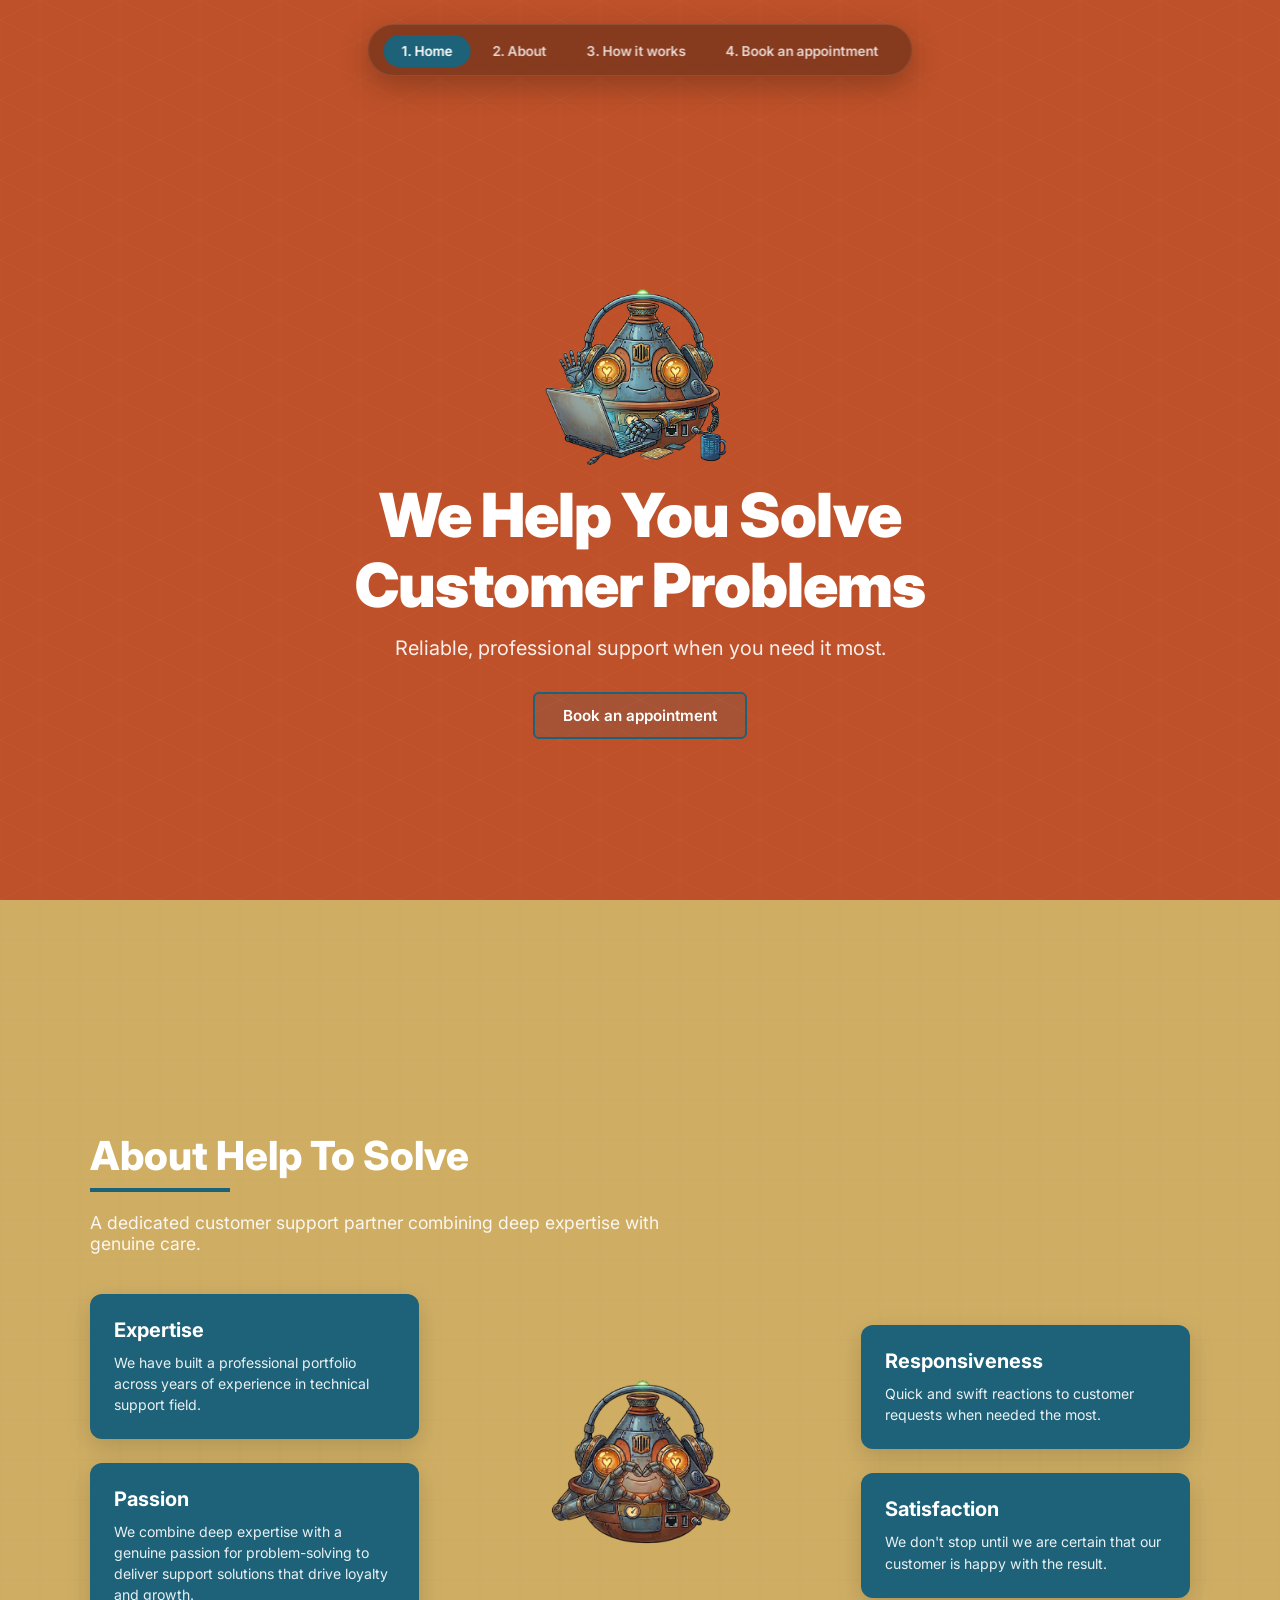
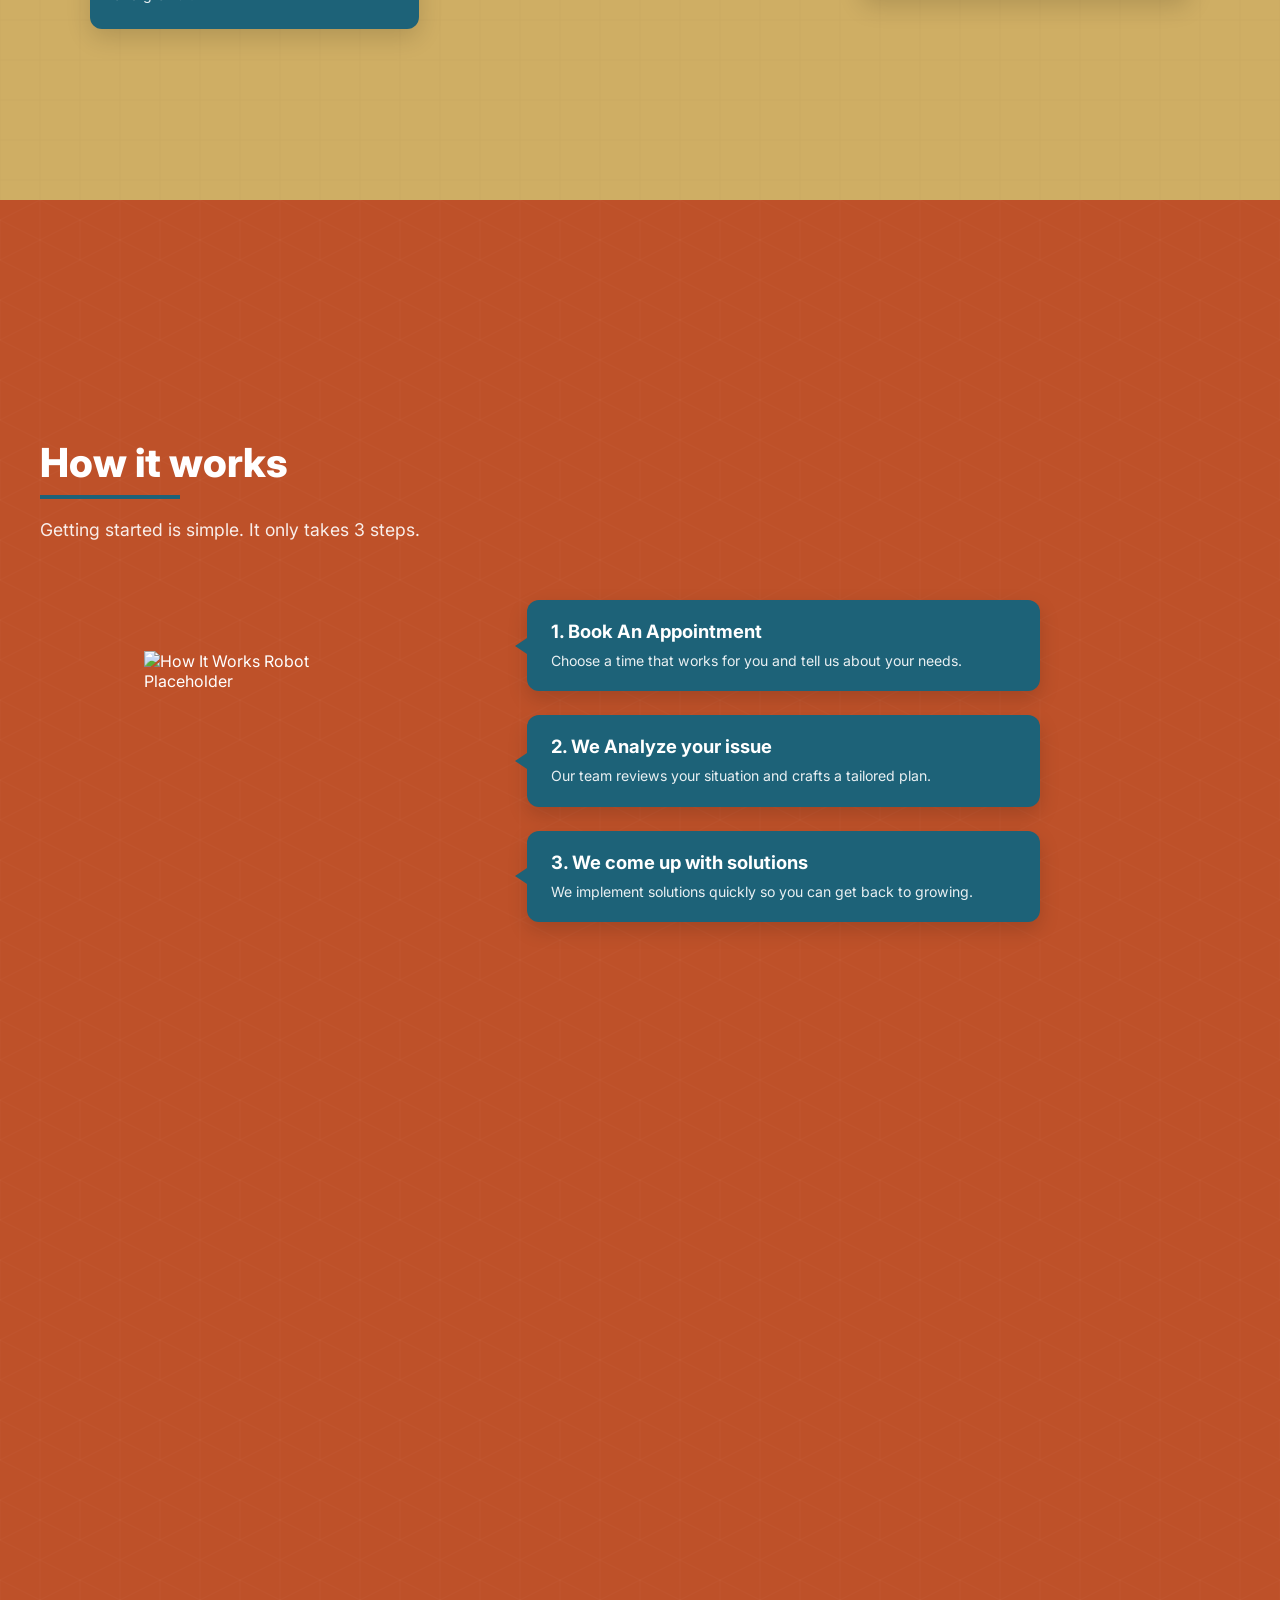
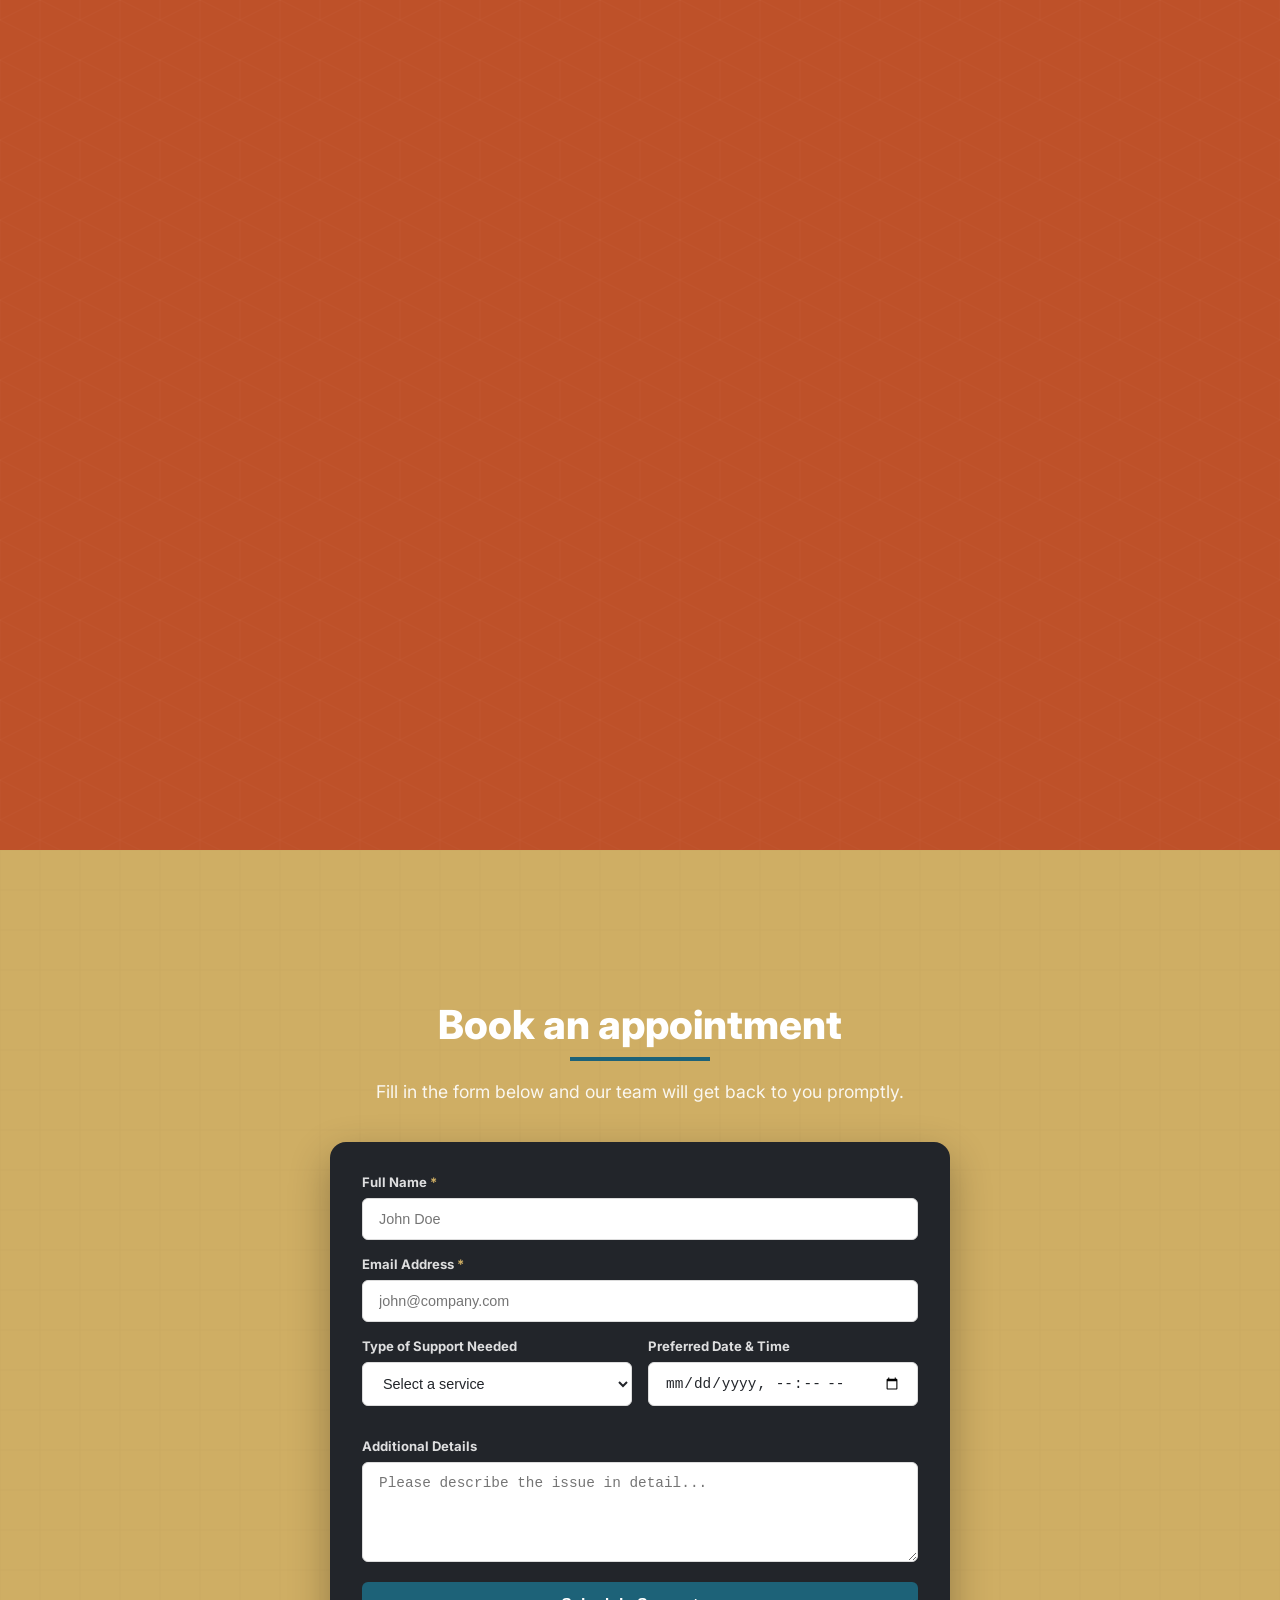
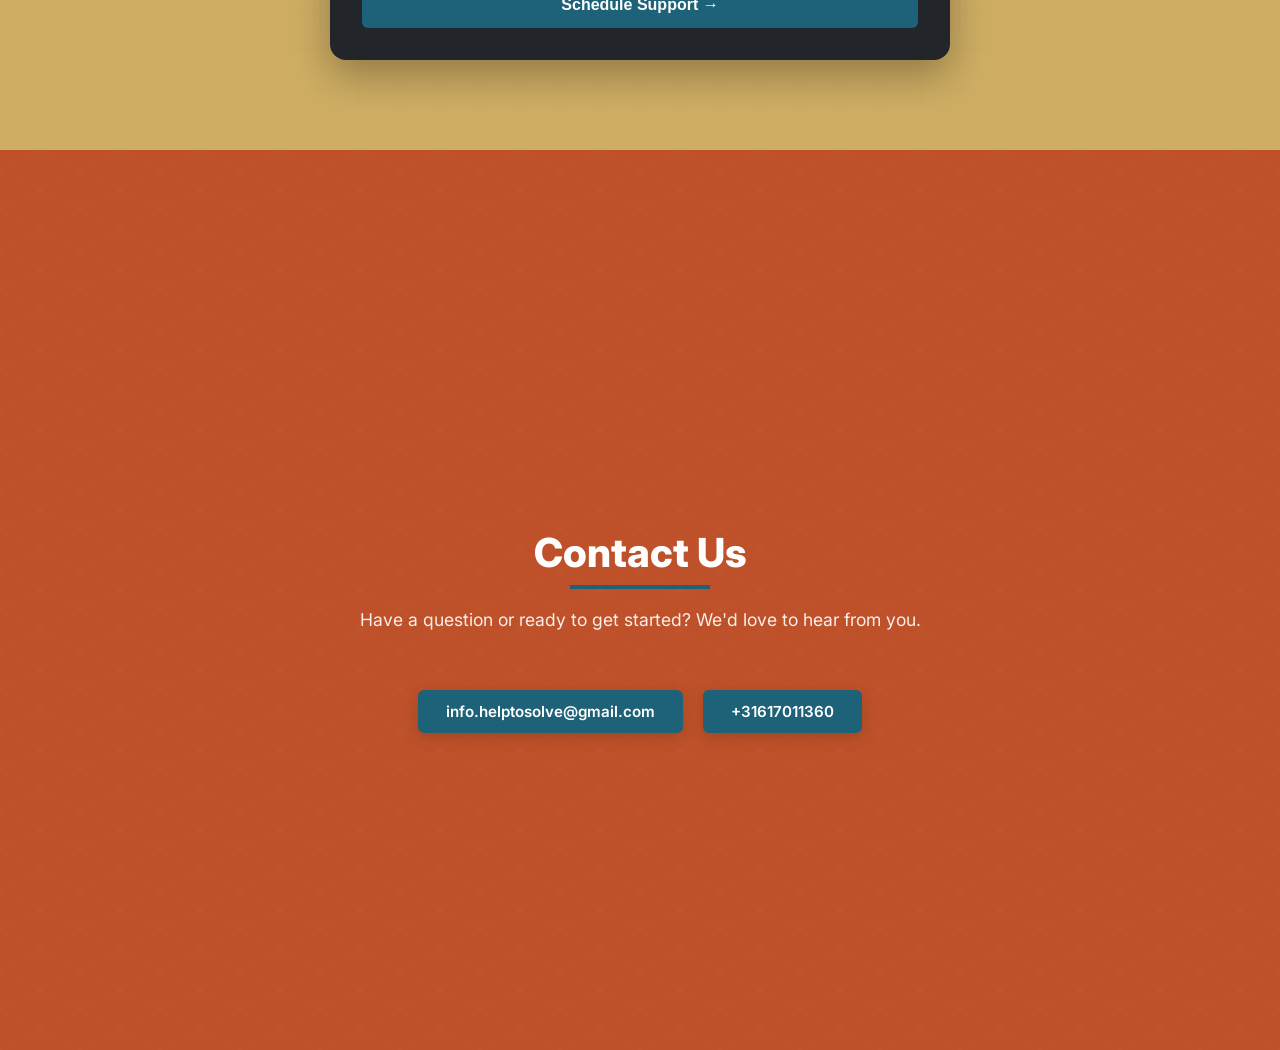
==== commit d47e2321: "Update index.html" ====
--- a/index.html
+++ b/index.html
@@ -760,7 +760,7 @@
       <!-- Boot sequence robot: eyes-off image crossfades into eyes-on image -->
       <div class="hero-robot-container">
         <div class="boot-robot-stack">
-          <img id="robot-eyes-off" src="tajioff.png" alt="Robot booting up" class="robot-img">
+          <img id="robot-eyes-off" src="ishaq2photos/tajioff.png" alt="Robot booting up" class="robot-img">
           <img id="robot-eyes-on" src="ishaq2photos/taji.png" alt="Robot ready to help" class="robot-img">
         </div>
       </div>
@@ -795,7 +795,7 @@
 
       <!-- Center Robot forming a Heart Placeholder -->
       <div class="about-robot-center">
-        <img src="tajilove.png" alt="About Robot Placeholder" class="robot-img">
+        <img src="ishaq2photos/tajilovely.png" alt="About Robot Placeholder" class="robot-img">
       </div>
 
       <!-- Right Cards -->
@@ -824,7 +824,7 @@
       <div class="how-it-works-content">
         <!-- Thumbs-up robot Placeholder -->
         <div class="how-it-works-robot">
-          <img src="TAJITHUMBSUP.png" alt="How It Works Robot Placeholder" class="robot-img">
+          <img src="ishaqphotos2/tajithumbsup.png" alt="How It Works Robot Placeholder" class="robot-img">
         </div>
 
         <!-- Scroll-Triggered Speech Dialogue Boxes -->
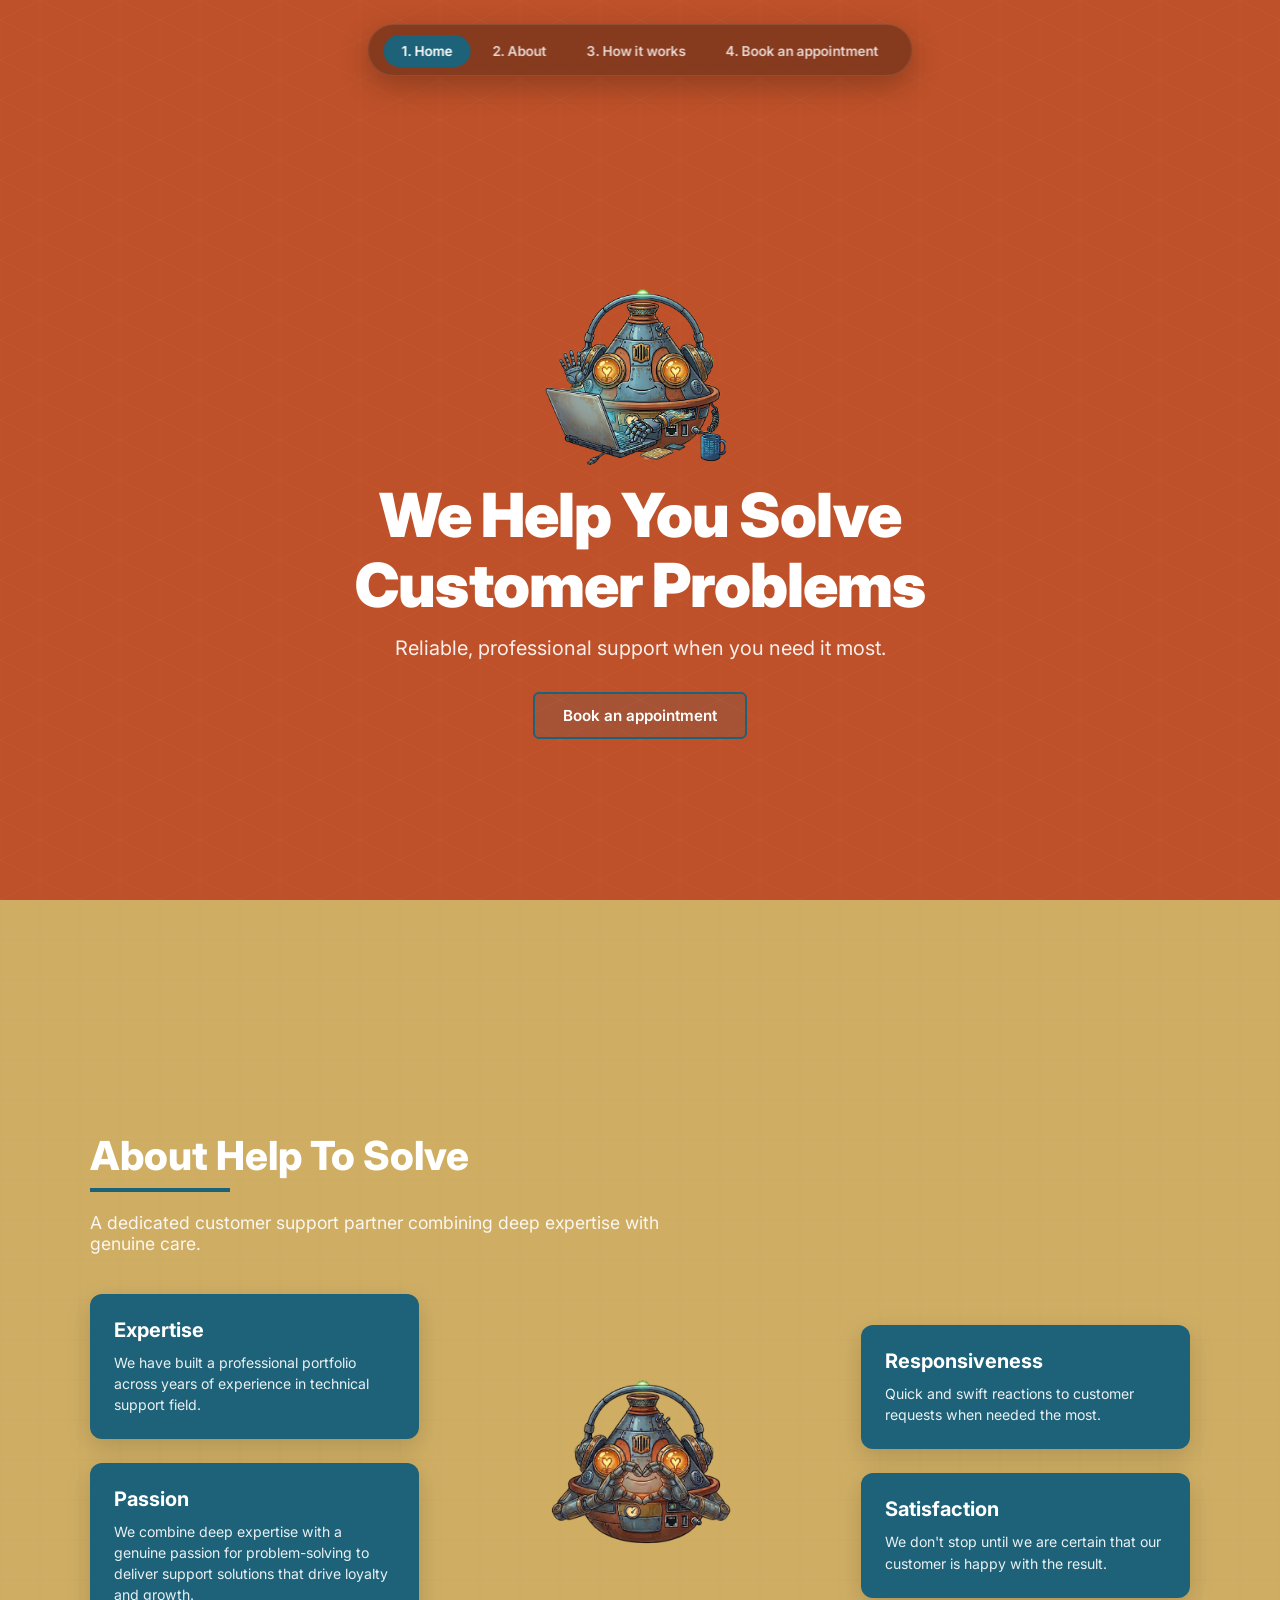
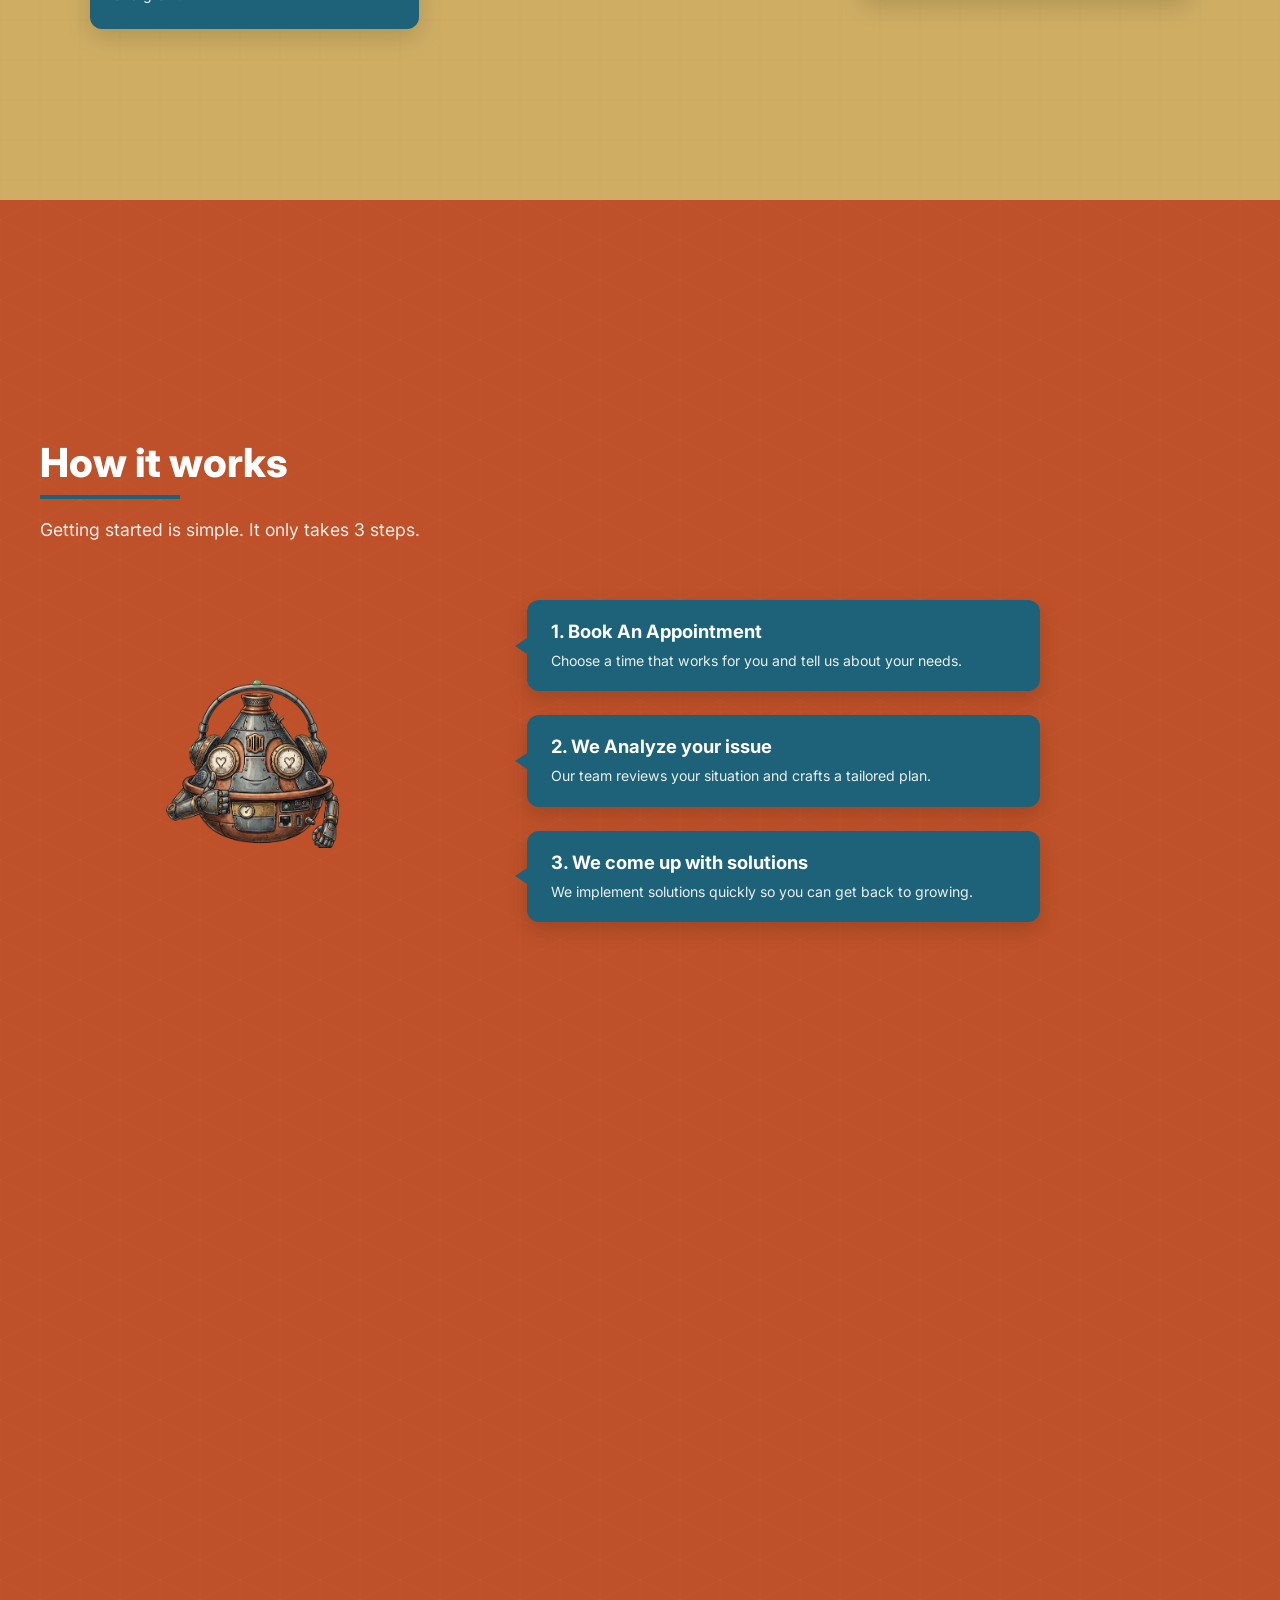
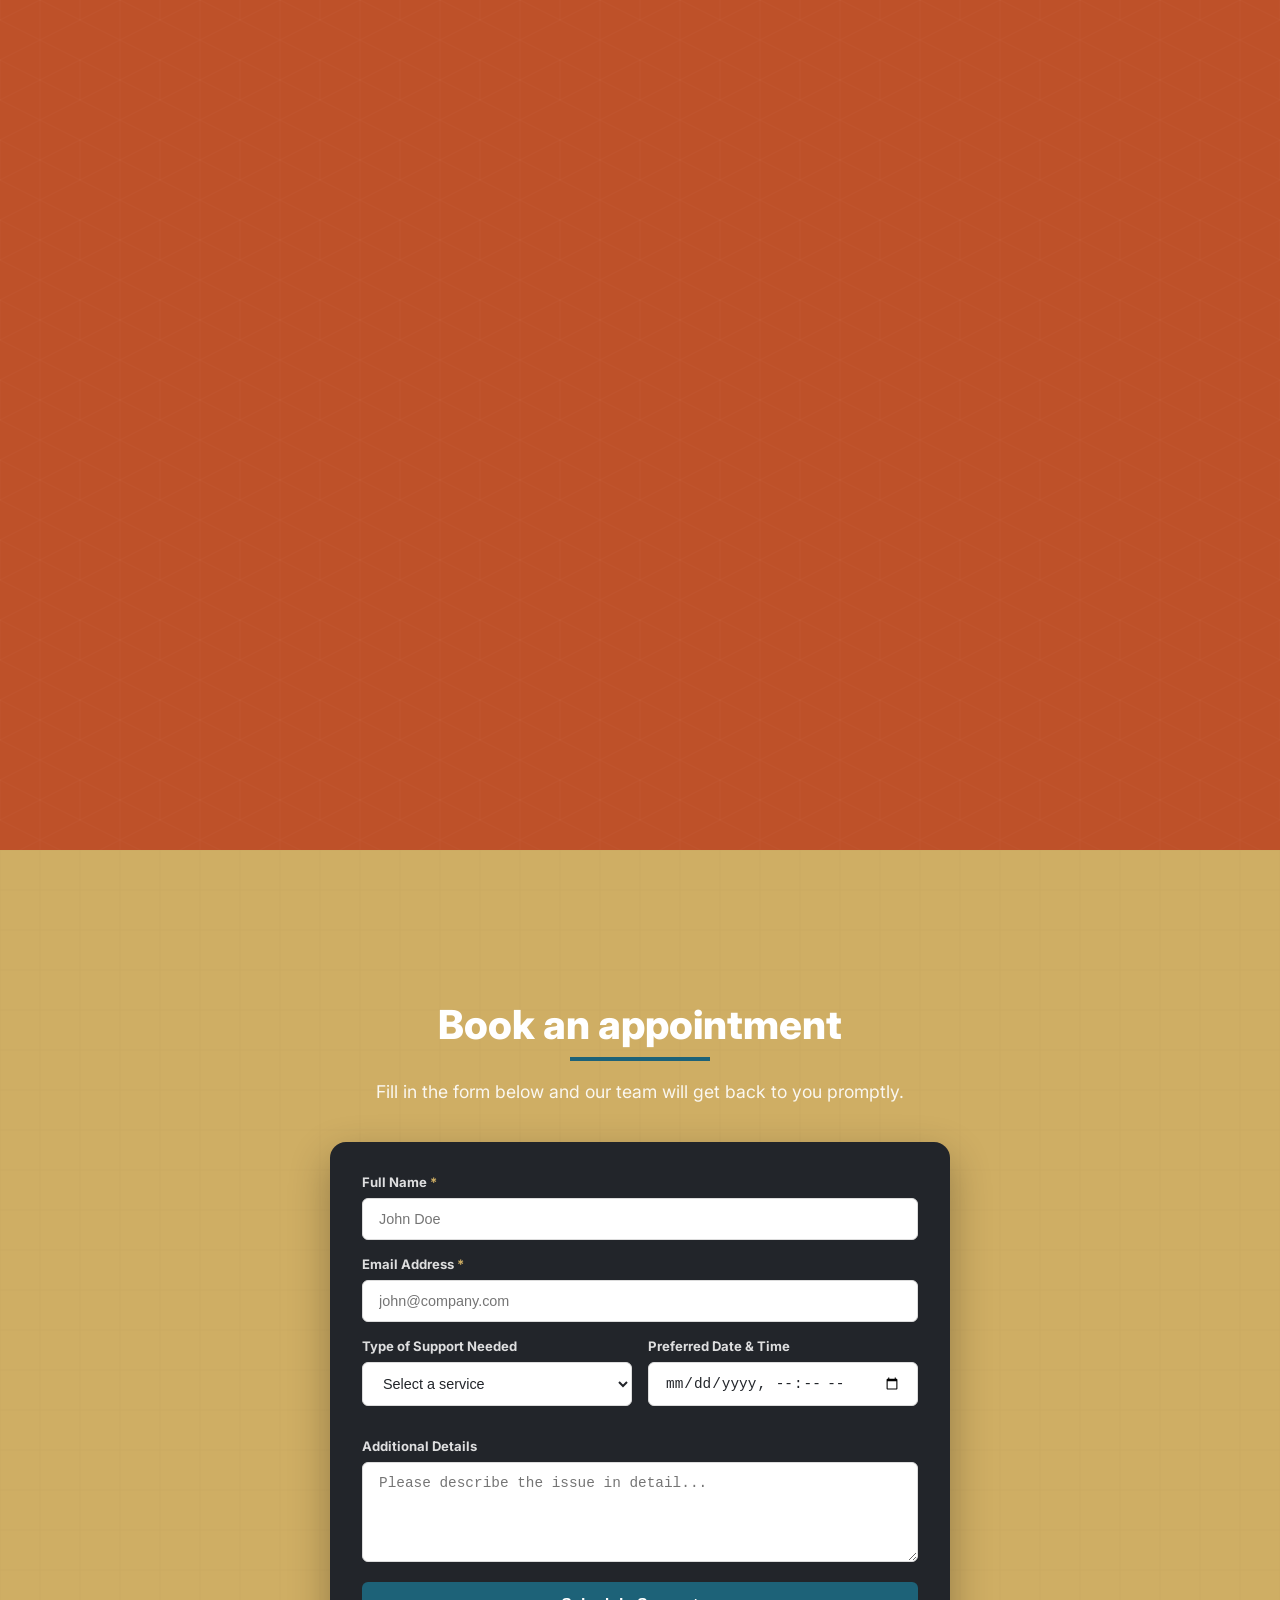
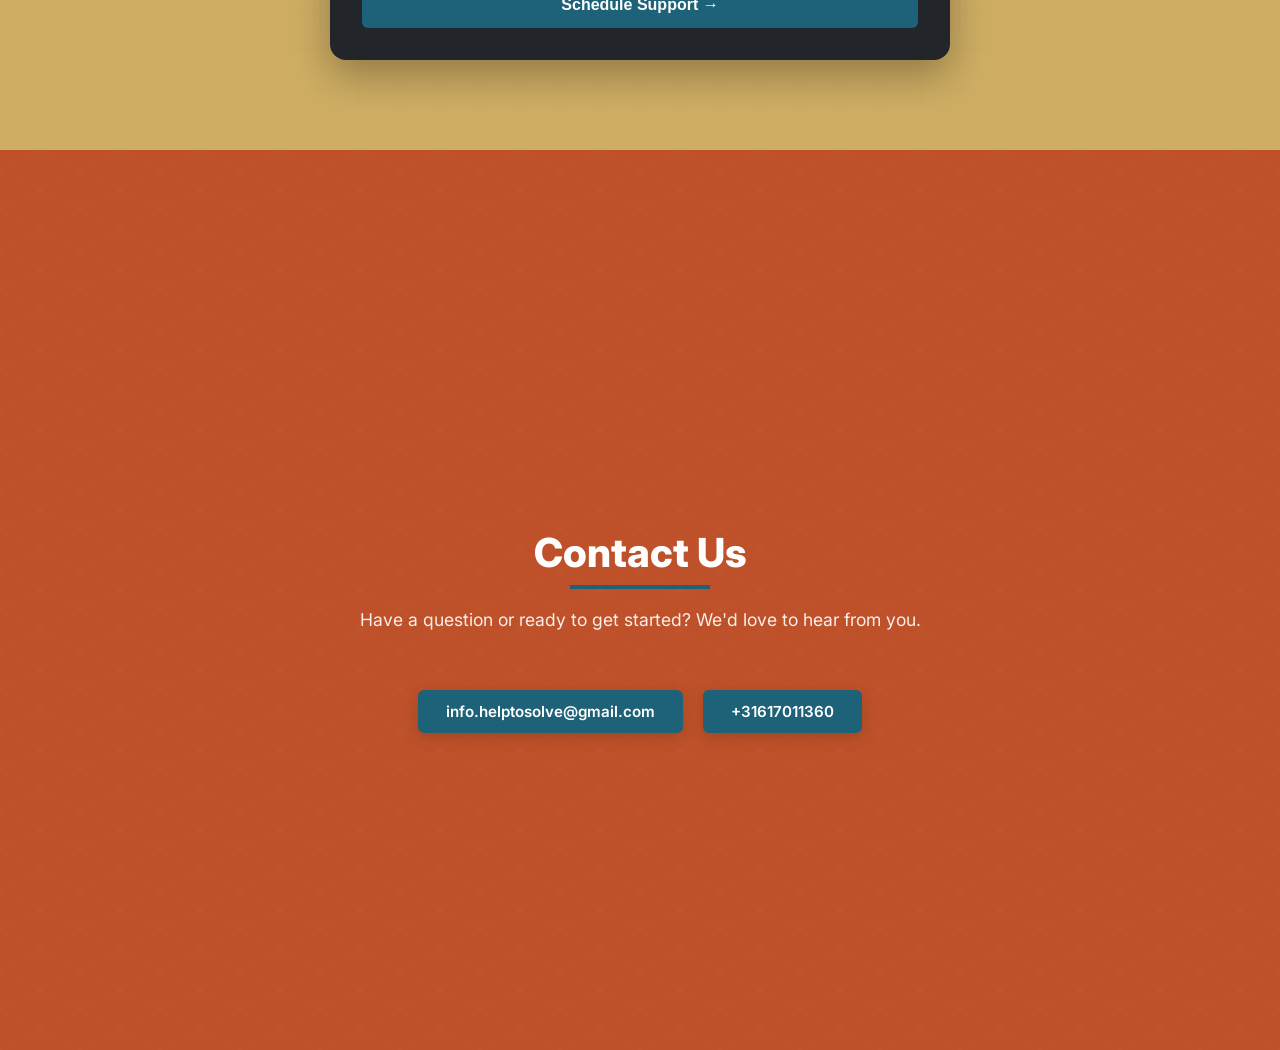
==== commit df5a8ce5: "Update index.html" ====
--- a/index.html
+++ b/index.html
@@ -824,7 +824,7 @@
       <div class="how-it-works-content">
         <!-- Thumbs-up robot Placeholder -->
         <div class="how-it-works-robot">
-          <img src="ishaqphotos2/tajithumbsup.png" alt="How It Works Robot Placeholder" class="robot-img">
+          <img src="ishaq2photos/tajithumbsup.png" alt="How It Works Robot Placeholder" class="robot-img">
         </div>
 
         <!-- Scroll-Triggered Speech Dialogue Boxes -->
